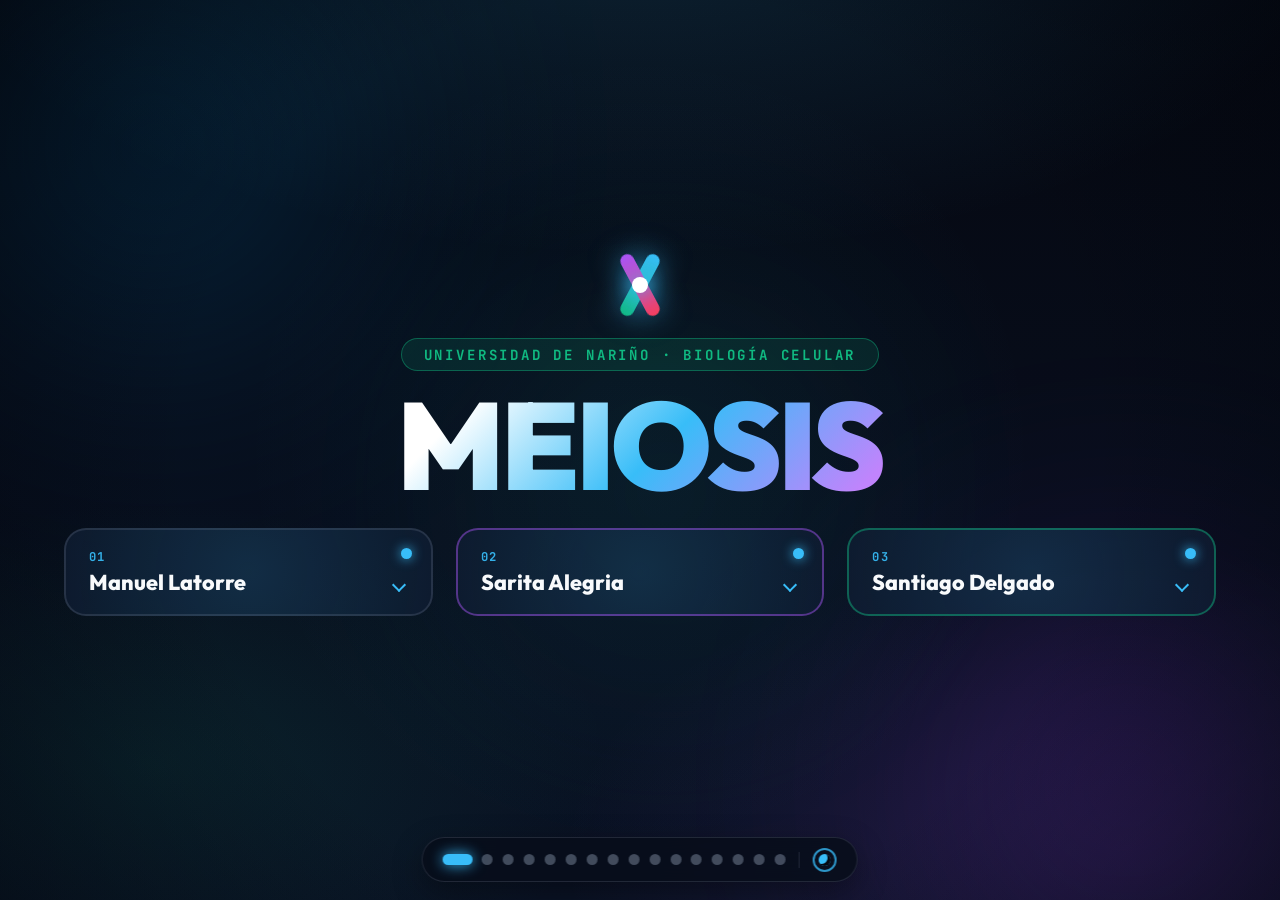
==== index.html @ da66c69f "App exposicion meiosis udenar version 1.0" ====
<!--suppress HtmlUnknownTarget -->
<!DOCTYPE html>
<html lang="es" data-theme="dark">
<head>
    <meta charset="UTF-8">
    <meta name="viewport" content="width=device-width, initial-scale=1.0">
    <title>Meiosis · Universidad de Nariño</title>
    <link rel="preconnect" href="https://fonts.googleapis.com">
    <link rel="preconnect" href="https://fonts.gstatic.com" crossorigin>
    <link href="https://fonts.googleapis.com/css2?family=JetBrains+Mono:wght@500;700&family=Outfit:wght@400;600;700;800;900&family=Plus+Jakarta+Sans:wght@400;500;600;700&display=swap" rel="stylesheet">
    <link rel="stylesheet" href="static/css/styles.css">
</head>
<body data-theme="dark">
    <!-- Lienzo -->
    <div class="ambient-canvas" aria-hidden="true">
        <div class="ambient-orb orb-cyan"></div>
        <div class="ambient-orb orb-violet"></div>
        <div class="ambient-orb orb-emerald"></div>
        <div class="ambient-halo"></div>
        <div class="ambient-vignette"></div>
    </div>

    <!-- Contenedor Principal de las 16 Diapositivas -->
    <main class="deck-viewport" id="deckViewport">

        <!-- =================================================================
             DIAPOSITIVA 1: PORTADA /SantixCode
             ================================================================= -->
        <section class="slide active" data-slide="0">
            <div class="hero-stage">
                <div class="bivalent-emblem hero-reveal" style="--stagger: 1;">
                    <div class="chromatid c-left"></div>
                    <div class="chromatid c-right"></div>
                    <div class="chiasma-node"></div>
                </div>

                <span class="institution-badge hero-reveal" style="--stagger: 2;">
                    UNIVERSIDAD DE NARIÑO · BIOLOGÍA CELULAR
                </span>

                <h1 class="hero-title hero-reveal" style="--stagger: 3;">MEIOSIS</h1>

                <div class="speakers-grid hero-reveal" style="--stagger: 4;">
                    <!-- Persona 1 -->
                    <article class="interactive-card accordion-card" tabindex="0">
                        <div class="card-top">
                            <span class="index-chip">01</span>
                            <h3>Manuel Latorre</h3>
                        </div>
                        <div class="accordion-drawer">
                            <div class="accordion-inner">
                                <div class="accordion-summary">
                                    <div class="summary-point">
                                        <h4>Generalidades e Interfase Premeiótica</h4>
                                    </div>
                                    <div class="summary-point">
                                        <h4>Arquitectura de las Subetapas de Profase I</h4>
                                    </div>
                                    <div class="summary-point">
                                        <h4>Mecanismo Molecular del Sobrecruzamiento</h4>
                                    </div>
                                </div>
                            </div>
                        </div>
                    </article>

                    <!-- Persona 2 -->
                    <article class="interactive-card accordion-card highlight-violet" tabindex="0">
                        <div class="card-top">
                            <span class="index-chip">02</span>
                            <h3>Sarita Alegria</h3>
                        </div>
                        <div class="accordion-drawer">
                            <div class="accordion-inner">
                                <div class="accordion-summary">
                                    <div class="summary-point">
                                        <h4>Segregación Reduccional en Meiosis I</h4>
                                    </div>
                                    <div class="summary-point">
                                        <h4>División Ecuacional en Meiosis II</h4>
                                    </div>
                                    <div class="summary-point">
                                        <h4>Procedimiento de Laboratorio</h4>
                                    </div>
                                </div>
                            </div>
                        </div>
                    </article>

                    <!-- Persona 3 -->
                    <article class="interactive-card accordion-card highlight-emerald" tabindex="0">
                        <div class="card-top">
                            <span class="index-chip">03</span>
                            <h3>Santiago Delgado</h3>
                        </div>
                        <div class="accordion-drawer">
                            <div class="accordion-inner">
                                <div class="accordion-summary">
                                    <div class="summary-point">
                                        <h4>Análisis Microfotográfico a 40X y 100X</h4>
                                    </div>
                                    <div class="summary-point">
                                        <h4>Discusión Teórica</h4>
                                    </div>
                                    <div class="summary-point">
                                        <h4>No Disyunción: Patau, Turner y Down</h4>
                                    </div>
                                </div>
                            </div>
                        </div>
                    </article>
                </div>
            </div>
        </section>

        <!-- =================================================================
             DIAPOSITIVA 2: INTRODUCCIÓN Y GENERALIDADES /SantixCode
             ================================================================= -->
        <section class="slide is-future" data-slide="1">
            <header class="slide-header" style="--i: 1;">
                <span class="slide-badge">02</span>
                <h2 class="slide-heading">INTRODUCCIÓN Y DIVISIÓN REDUCCIONAL</h2>
            </header>

            <div class="layout-asymmetric-2" style="--i: 2;">
                <div class="media-box">
                    <img class="lightbox-item theme-img"
                         src="static/media/img_meiosis_general_dark.jpg"
                         data-dark-src="static/media/img_meiosis_general_dark.jpg"
                         data-light-src="static/media/img_meiosis_general_light.jpg"
                         alt="Esquema general de la división meiótica">
                </div>

                <div class="vertical-stack">
                    <article class="interactive-card preview-4-3-card" data-split-pos="left">
                        <div class="card-top">
                            <span class="index-chip">FUNDAMENTO 01</span>
                            <h3>Reducción Cromosómica</h3>
                        </div>
                        <div class="media-box card-preview-box">
                            <img class="lightbox-item theme-img"
                                 src="static/media/img_reduccional_ecuacional.jpg"
                                 data-dark-src="static/media/img_reduccional_ecuacional.jpg"
                                 data-light-src="static/media/img_reduccional_ecuacional.jpg"
                                 alt="Reducción cromosómica a células haploides">
                        </div>
                        <template class="split-data-template"
                                  data-media-type="image"
                                  data-dark-src="static/media/img_reduccional_ecuacional.jpg"
                                  data-light-src="static/media/img_reduccional_ecuacional.jpg">
                            <div class="concept-item">
                                <h4>Estabilidad del Ciclo de Vida Sexual</h4>
                                <div class="concept-drawer">
                                    <div class="concept-drawer-inner">
                                        <p>La meiosis (del griego <em>reducción</em>) reduce a la mitad el número de juegos cromosómicos, pasando de diploide (2n) a haploide (n). De este modo compensa la duplicación cromosómica que ocurre en la fecundación y mantiene constante el cariotipo de la especie entre generaciones (Karp et al., 2020).</p>
                                    </div>
                                </div>
                            </div>
                            <div class="concept-item">
                                <h4>Dos Divisiones Sucesivas sin Síntesis Intermedia</h4>
                                <div class="concept-drawer">
                                    <div class="concept-drawer-inner">
                                        <p>Tras una única fase de replicación de ADN, el proceso incorpora dos divisiones nucleares y celulares consecutivas —Meiosis I (reduccional) y Meiosis II (ecuacional)— que distribuyen las cuatro cromátidas de cada par homólogo en cuatro núcleos hijos haploides (Udenar, 2017; Karp et al., 2020).</p>
                                    </div>
                                </div>
                            </div>
                        </template>
                    </article>

                    <article class="interactive-card preview-4-3-card highlight-violet" data-split-pos="right">
                        <div class="card-top">
                            <span class="index-chip">FUNDAMENTO 02</span>
                            <h3>Apareamiento y Variabilidad</h3>
                        </div>
                        <div class="media-box card-preview-box">
                            <img class="lightbox-item theme-img"
                                 src="static/media/img_sobrecruzamiento_dark.jpg"
                                 data-dark-src="static/media/img_sobrecruzamiento_dark.jpg"
                                 data-light-src="static/media/img_sobrecruzamiento_light.jpg"
                                 alt="Apareamiento de homólogos y variabilidad genética">
                        </div>
                        <template class="split-data-template"
                                  data-media-type="image"
                                  data-dark-src="static/media/img_sobrecruzamiento_dark.jpg"
                                  data-light-src="static/media/img_sobrecruzamiento_light.jpg">
                            <div class="concept-item">
                                <h4>Separación de Homólogos vs. Cromátidas Hermanas</h4>
                                <div class="concept-drawer">
                                    <div class="concept-drawer-inner">
                                        <p>En la Meiosis I los cromosomas homólogos se aparean selectivamente en Profase I para luego segregar hacia polos opuestos en Anafase I; en cambio, la Meiosis II separa equitativamente las cromátidas hermanas hacia las células finales (Udenar, 2017; Urry et al., 2024).</p>
                                    </div>
                                </div>
                            </div>
                            <div class="concept-item">
                                <h4>Doble Motor de Diversidad Genética</h4>
                                <div class="concept-drawer">
                                    <div class="concept-drawer-inner">
                                        <p>La recombinación genética (sobrecruzamiento) intercambia segmentos de ADN entre cromátidas no hermanas generando cromosomas recombinantes con nuevas combinaciones alélicas, mientras que la distribución independiente de homólogos maternos y paternos produce 2<sup>n</sup> combinaciones posibles de gametos (Karp et al., 2020; Urry et al., 2024).</p>
                                    </div>
                                </div>
                            </div>
                        </template>
                    </article>
                </div>
            </div>
        </section>

        <!-- =================================================================
             DIAPOSITIVA 3: INTERFASE PREMEIÓTICA /SantixCode
             ================================================================= -->
        <section class="slide is-future" data-slide="2">
            <header class="slide-header" style="--i: 1;">
                <span class="slide-badge">03</span>
                <h2 class="slide-heading">PRIMERA ETAPA: INTERFASE PREMEIÓTICA</h2>
            </header>

            <div class="layout-asymmetric-2" style="--i: 2;">
                <!-- Contenedor Principal para la Simulación de Interfase -->
                <div class="media-box direct-sim-box">
                    <video class="lightbox-item" src="static/media/sim_interfase.mp4" autoplay loop muted playsinline></video>
                </div>

                <!-- Tarjetas de Fase S y Célula Diploide G2 -->
                <div class="vertical-stack">
                    <article class="interactive-card preview-4-3-card" data-split-pos="left">
                        <div class="card-top">
                            <span class="index-chip">PRELUDIO MEIÓTICO · 01</span>
                            <h3>Fase S Premeiótica</h3>
                        </div>
                        <div class="media-box card-preview-box">
                            <img class="lightbox-item theme-img"
                                 src="static/media/img_replicacion_dark.jpg"
                                 data-dark-src="static/media/img_replicacion_dark.jpg"
                                 data-light-src="static/media/img_replicacion_light.jpg"
                                 alt="Fase S premeiótica">
                        </div>
                        <template class="split-data-template"
                                  data-media-type="image"
                                  data-dark-src="static/media/img_replicacion_dark.jpg"
                                  data-light-src="static/media/img_replicacion_light.jpg">
                            <div class="concept-item">
                                <h4>Síntesis Completa del ADN Previa a Meiosis I</h4>
                                <div class="concept-drawer">
                                    <div class="concept-drawer-inner">
                                        <p>Al igual que en la división mitótica, la entrada a la meiosis está precedida por una interfase que incluye la replicación íntegra del ADN cromosómico, duplicando el contenido nuclear de 2C a 4C mientras la célula conserva su condición diploide (2n) (Karp et al., 2020; Urry et al., 2024).</p>
                                    </div>
                                </div>
                            </div>
                            <div class="concept-item">
                                <h4>Duración Extendida de la Fase S Premeiótica</h4>
                                <div class="concept-drawer">
                                    <div class="concept-drawer-inner">
                                        <p>La fase S premeiótica suele prolongarse varias veces más que una fase S premitótica convencional, ya que durante ella se establecen modificaciones en la cromatina y proteínas específicas necesarias para el reconocimiento homólogo y la recombinación (Karp et al., 2020).</p>
                                    </div>
                                </div>
                            </div>
                        </template>
                    </article>

                    <article class="interactive-card preview-4-3-card highlight-emerald" data-split-pos="right">
                        <div class="card-top">
                            <span class="index-chip">PRELUDIO MEIÓTICO · 02</span>
                            <h3>Célula Diploide en G2</h3>
                        </div>
                        <div class="media-box card-preview-box">
                            <img class="lightbox-item theme-img"
                                 src="static/media/img_pares_homologos_dark.jpg"
                                 data-dark-src="static/media/img_pares_homologos_dark.jpg"
                                 data-light-src="static/media/img_pares_homologos_light.jpg"
                                 alt="Célula diploide G2 con cromátidas hermanas">
                        </div>
                        <template class="split-data-template"
                                  data-media-type="image"
                                  data-dark-src="static/media/img_pares_homologos_dark.jpg"
                                  data-light-src="static/media/img_pares_homologos_light.jpg">
                            <div class="concept-item">
                                <h4>Organización de Pares Homólogos Replicados</h4>
                                <div class="concept-drawer">
                                    <div class="concept-drawer-inner">
                                        <p>Al concluir la fase G<sub>2</sub> premeiótica, la célula diploide contiene dos juegos cromosómicos (uno materno y otro paterno) en los que cada cromosoma está constituido por dos cromátidas hermanas idénticas (Karp et al., 2020; Urry et al., 2024).</p>
                                    </div>
                                </div>
                            </div>
                            <div class="concept-item">
                                <h4>Cohesión de Cromátidas Hermanas</h4>
                                <div class="concept-drawer">
                                    <div class="concept-drawer-inner">
                                        <p>Las dos copias de cada cromosoma replicado permanecen estrechamente asociadas a lo largo de toda su longitud y en el centrómero mediante complejos proteicos de cohesina, cuya liberación escalonada regulará las dos divisiones meióticas (Karp et al., 2020; Urry et al., 2024).</p>
                                    </div>
                                </div>
                            </div>
                        </template>
                    </article>
                </div>
            </div>
        </section>

        <!-- =================================================================
             DIAPOSITIVA 4: PROFASE I PROFUNDA (LEPTOTENO Y CIGOTENO) /SantixCode
             ================================================================= -->
        <section class="slide is-future" data-slide="3">
            <header class="slide-header" style="--i: 1;">
                <span class="slide-badge">04</span>
                <h2 class="slide-heading">PROFASE I: LEPTOTENO Y CIGOTENO</h2>
            </header>

            <div class="layout-prophase-early" style="--i: 2;">
                <!-- Contenedor Gigante para la Simulación General de Profase I -->
                <div class="media-box direct-sim-box">
                    <video class="lightbox-item" src="static/media/sim_profase1.mp4" autoplay loop muted playsinline></video>
                </div>

                <!-- Subetapas Iniciales -->
                <div class="substage-stack">
                    <article class="interactive-card split-horizontal-card" data-split-pos="left">
                        <div class="media-box card-preview-box">
                            <img class="lightbox-item theme-img"
                                 src="static/media/img_leptoteno_dark.jpg"
                                 data-dark-src="static/media/img_leptoteno_dark.jpg"
                                 data-light-src="static/media/img_leptoteno_light.jpg"
                                 alt="Leptoteno y bouquet telomérico">
                        </div>
                        <div class="card-body">
                            <span class="index-chip">SUBETAPA 01</span>
                            <h3>Leptoteno</h3>
                        </div>
                        <template class="split-data-template"
                                  data-media-type="image"
                                  data-dark-src="static/media/img_leptoteno_dark.jpg"
                                  data-light-src="static/media/img_leptoteno_light.jpg">
                            <div class="concept-item">
                                <h4>Compactación Inicial e Inicio del Reconocimiento</h4>
                                <div class="concept-drawer">
                                    <div class="concept-drawer-inner">
                                        <p>Los cromosomas duplicados comienzan a condensarse y se hacen visibles al microscopio óptico como filamentos finos entrelazados cuyas dos cromátidas hermanas aún no se distinguen por separado. En esta etapa ya se inician las primeras rupturas de doble cadena en el ADN (Udenar, 2017; Karp et al., 2020).</p>
                                    </div>
                                </div>
                            </div>
                            <div class="concept-item">
                                <h4>Agrupamiento Telomérico en «Bouquet»</h4>
                                <div class="concept-drawer">
                                    <div class="concept-drawer-inner">
                                        <p>Hacia el final del leptoteno, los telómeros se anclan a la superficie interna de la envoltura nuclear y se congregan en una región polarizada del núcleo, adoptando una configuración similar a los tallos de un ramo de flores («bouquet») que impulsa el alineamiento homólogo (Karp et al., 2020).</p>
                                    </div>
                                </div>
                            </div>
                        </template>
                    </article>

                    <article class="interactive-card split-horizontal-card highlight-violet" data-split-pos="right">
                        <div class="media-box card-preview-box">
                            <img class="lightbox-item theme-img"
                                 src="static/media/img_cigoteno_dark.jpg"
                                 data-dark-src="static/media/img_cigoteno_dark.jpg"
                                 data-light-src="static/media/img_cigoteno_light.jpg"
                                 alt="Cigoteno y complejo sinaptonemal">
                        </div>
                        <div class="card-body">
                            <span class="index-chip">SUBETAPA 02</span>
                            <h3>Cigoteno</h3>
                        </div>
                        <template class="split-data-template"
                                  data-media-type="image"
                                  data-dark-src="static/media/img_cigoteno_dark.jpg"
                                  data-light-src="static/media/img_cigoteno_light.jpg">
                            <div class="concept-item">
                                <h4>Sinapsis y Constitución del Bivalente (Tétrada)</h4>
                                <div class="concept-drawer">
                                    <div class="concept-drawer-inner">
                                        <p>Los cromosomas homólogos se aparean estrechamente gen a gen a lo largo de toda su longitud mediante el proceso de sinapsis. Cada par de homólogos sinapsados conforma un bivalente o tétrada integrada por cuatro cromátidas (Udenar, 2017; Karp et al., 2020).</p>
                                    </div>
                                </div>
                            </div>
                            <div class="concept-item">
                                <h4>Complejo Sinaptonemal en Escalera con Cohesina</h4>
                                <div class="concept-drawer">
                                    <div class="concept-drawer-inner">
                                        <p>La sinapsis va acompañada del ensamblaje del complejo sinaptonemal: un andamiaje proteico en forma de escalera cuyos filamentos transversales conectan dos elementos laterales compuestos principalmente por cohesina, desde los cuales se proyectan los bucles de cromatina de las cromátidas hermanas (Karp et al., 2020).</p>
                                    </div>
                                </div>
                            </div>
                        </template>
                    </article>
                </div>
            </div>
        </section>

        <!-- =================================================================
             DIAPOSITIVA 5: PAQUITENO, DIPLOTENO Y DIACINESIS /SantixCode
             ================================================================= -->
        <section class="slide is-future" data-slide="4">
            <header class="slide-header" style="--i: 1;">
                <span class="slide-badge">05</span>
                <h2 class="slide-heading">PAQUITENO, DIPLOTENO Y DIACINESIS</h2>
            </header>

            <div class="layout-triptych-molecular" style="--i: 2;">
                <!-- Paquiteno y Sobrecruzamiento -->
                <article class="interactive-card highlight-emerald" data-split-pos="left">
                    <div class="card-top">
                        <span class="index-chip">SUBETAPA 03</span>
                        <h3>Paquiteno</h3>
                    </div>
                    <div class="media-box card-preview-box">
                        <img class="lightbox-item theme-img"
                             src="static/media/img_paquiteno_dark.jpg"
                             data-dark-src="static/media/img_paquiteno_dark.jpg"
                             data-light-src="static/media/img_paquiteno_light.jpg"
                             alt="Paquiteno, Spo11 y Uniones de Holliday">
                    </div>
                    <template class="split-data-template"
                              data-media-type="video"
                              data-sim-src="static/media/sim_sobrecruzamiento.mp4">
                        <div class="concept-item">
                            <h4>Nódulos de Recombinación en el Bivalente</h4>
                            <div class="concept-drawer">
                                <div class="concept-drawer-inner">
                                    <p>El inicio del paquiteno queda marcado por un complejo sinaptonemal completamente formado que mantiene unidos a los bivalentes cortos y gruesos. En su centro se localizan cuerpos electrodensos de ~100 nm llamados nódulos de recombinación, que albergan la maquinaria enzimática del sobrecruzamiento (Udenar, 2017; Karp et al., 2020).</p>
                                </div>
                            </div>
                        </div>
                        <div class="concept-item">
                            <h4>Rupturas de Doble Cadena por Spo11 y Resección</h4>
                            <div class="concept-drawer">
                                <div class="concept-drawer-inner">
                                    <p>Molecularmente, la enzima Spo11 introduce rupturas de doble cadena (DSB) en uno de los dúplex de ADN alineados; a continuación, una exonucleasa 5' → 3' amplía la brecha (resección) generando colas de cadena sencilla con extremos 3' OH expuestos (Karp et al., 2020).</p>
                                </div>
                            </div>
                        </div>
                        <div class="concept-item">
                            <h4>Invasión de Cadenas (Rad51) y Uniones de Holliday</h4>
                            <div class="concept-drawer">
                                <div class="concept-drawer-inner">
                                    <p>Mediante recombinasas como Rad51 (homóloga eucariota de RecA), una cola 3' invade el dúplex de una cromátida no hermana. Tras la síntesis reparadora de ADN y ligación se forma un heterodúplex unido covalentemente por dos cruces denominados uniones de Holliday, cuya migración de ramificación y posterior escisión asimétrica genera el sobrecruzamiento (Karp et al., 2020).</p>
                                </div>
                            </div>
                        </div>
                    </template>
                </article>

                <!-- Diploteno -->
                <article class="interactive-card" data-split-pos="right">
                    <div class="card-top">
                        <span class="index-chip">SUBETAPA 04</span>
                        <h3>Diploteno</h3>
                    </div>
                    <div class="media-box card-preview-box">
                        <img class="lightbox-item theme-img"
                             src="static/media/img_diploteno_dark.jpg"
                             data-dark-src="static/media/img_diploteno_dark.jpg"
                             data-light-src="static/media/img_diploteno_light.jpg"
                             alt="Diploteno y quiasmas">
                    </div>
                    <template class="split-data-template"
                              data-media-type="image"
                              data-dark-src="static/media/img_diploteno_dark.jpg"
                              data-light-src="static/media/img_diploteno_light.jpg">
                        <div class="concept-item">
                            <h4>Disolución del Complejo Sinaptonemal</h4>
                            <div class="concept-drawer">
                                <div class="concept-drawer-inner">
                                    <p>El inicio del diploteno se reconoce por la disolución del complejo sinaptonemal, lo que permite que los cromosomas homólogos del bivalente tiendan a separarse parcialmente entre sí a nivel del centrómero mientras continúa su condensación (Udenar, 2017; Karp et al., 2020).</p>
                                </div>
                            </div>
                        </div>
                        <div class="concept-item">
                            <h4>Retención por Quiasmas y Cohesión de Brazos</h4>
                            <div class="concept-drawer">
                                <div class="concept-drawer-inner">
                                    <p>Los homólogos permanecen unidos en puntos específicos con forma de X denominados quiasmas, que representan la manifestación citogenética visible de los sobrecruzamientos previos y se estabilizan gracias a la cohesión entre cromátidas hermanas en los brazos adyacentes (Udenar, 2017; Karp et al., 2020; Urry et al., 2024).</p>
                                </div>
                            </div>
                        </div>
                    </template>
                </article>

                <!-- Diacinesis -->
                <article class="interactive-card highlight-rose" data-split-pos="left">
                    <div class="card-top">
                        <span class="index-chip">SUBETAPA 05</span>
                        <h3>Diacinesis</h3>
                    </div>
                    <div class="media-box card-preview-box">
                        <img class="lightbox-item theme-img"
                             src="static/media/img_diacinesis_dark.jpg"
                             data-dark-src="static/media/img_diacinesis_dark.jpg"
                             data-light-src="static/media/img_diacinesis_light.jpg"
                             alt="Diacinesis">
                    </div>
                    <template class="split-data-template"
                              data-media-type="image"
                              data-dark-src="static/media/img_diacinesis_dark.jpg"
                              data-light-src="static/media/img_diacinesis_light.jpg">
                        <div class="concept-item">
                            <h4>Compactación Pronunciada de los Bivalentes</h4>
                            <div class="concept-drawer">
                                <div class="concept-drawer-inner">
                                    <p>Los bivalentes se recompactan hasta alcanzar un nivel muy alto de condensación, observándose como cuerpos gruesos en los que los centrómeros de cada par de homólogos inician su orientación hacia polos celulares opuestos (Udenar, 2017; Karp et al., 2020).</p>
                                </div>
                            </div>
                        </div>
                        <div class="concept-item">
                            <h4>Ensamblaje del Huso y Desorganización Nuclear</h4>
                            <div class="concept-drawer">
                                <div class="concept-drawer-inner">
                                    <p>La etapa final de la Profase I concluye con el ensamblaje del huso meiótico, la desaparición de los nucléolos, la desorganización de la envoltura nuclear y el desplazamiento de las tétradas hacia la placa metafásica (Udenar, 2017; Karp et al., 2020).</p>
                                </div>
                            </div>
                        </div>
                    </template>
                </article>
            </div>
        </section>

        <!-- =================================================================
             DIAPOSITIVA 6: CONTINUACIÓN DE MEIOSIS I /SantixCode
             ================================================================= -->
        <section class="slide is-future" data-slide="5">
            <header class="slide-header" style="--i: 1;">
                <span class="slide-badge">06</span>
                <h2 class="slide-heading">CONTINUACIÓN DE MEIOSIS I</h2>
            </header>

            <div class="layout-three-videos" style="--i: 2;">
                <!-- Metafase I -->
                <article class="interactive-card" data-split-pos="left">
                    <div class="card-top">
                        <span class="index-chip">MEIOSIS I · ETAPA 02</span>
                        <h3>Metafase I</h3>
                    </div>
                    <div class="media-box card-preview-box">
                        <img class="lightbox-item theme-img"
                             src="static/media/img_metafase1_dark.jpg"
                             data-dark-src="static/media/img_metafase1_dark.jpg"
                             data-light-src="static/media/img_metafase1_light.jpg"
                             alt="Metafase I">
                    </div>
                    <template class="split-data-template"
                              data-media-type="video"
                              data-sim-src="static/media/sim_metafase1.mp4">
                        <div class="concept-item">
                            <h4>Disposición de Parejas Homólogas en el Ecuador</h4>
                            <div class="concept-drawer">
                                <div class="concept-drawer-inner">
                                    <p>Con su máximo grado de condensación, sobre la placa metafásica se alinean parejas de cromosomas homólogos apareados (n bivalentes) sujetos por al menos un quiasma, a diferencia de los 2n cromosomas individuales de la metafase mitótica (Udenar, 2017; Karp et al., 2020).</p>
                                </div>
                            </div>
                        </div>
                        <div class="concept-item">
                            <h4>Co-orientación de Cinetocoros y Azar Parental</h4>
                            <div class="concept-drawer">
                                <div class="concept-drawer-inner">
                                    <p>Los dos cinetocoros de las cromátidas hermanas de cada homólogo se disponen lado a lado orientados hacia el mismo polo, mientras los homólogos paterno y materno se conectan a microtúbulos de polos opuestos con una orientación completamente aleatoria en cada bivalente (Karp et al., 2020; Urry et al., 2024).</p>
                                </div>
                            </div>
                        </div>
                    </template>
                </article>

                <!-- Anafase I -->
                <article class="interactive-card highlight-violet" data-split-pos="right">
                    <div class="card-top">
                        <span class="index-chip">MEIOSIS I · ETAPA 03</span>
                        <h3>Anafase I</h3>
                    </div>
                    <div class="media-box card-preview-box">
                        <img class="lightbox-item theme-img"
                             src="static/media/img_anafase1_dark.jpg"
                             data-dark-src="static/media/img_anafase1_dark.jpg"
                             data-light-src="static/media/img_anafase1_light.jpg"
                             alt="Anafase I">
                    </div>
                    <template class="split-data-template"
                              data-media-type="video"
                              data-sim-src="static/media/sim_anafase1.mp4">
                        <div class="concept-item">
                            <h4>Disolución de Quiasmas y Segregación Independiente</h4>
                            <div class="concept-drawer">
                                <div class="concept-drawer-inner">
                                    <p>La escisión proteolítica de las moléculas de cohesina a lo largo de los brazos de las cromátidas libera los quiasmas y permite que los dos cromosomas homólogos de cada bivalente migren hacia polos opuestos, constituyendo la base citológica de la ley de segregación independiente de Mendel (Karp et al., 2020; Urry et al., 2024).</p>
                                </div>
                            </div>
                        </div>
                        <div class="concept-item">
                            <h4>Protección del Centrómero y Reducción a n</h4>
                            <div class="concept-drawer">
                                <div class="concept-drawer-inner">
                                    <p>La cohesina localizada en el centrómero queda protegida frente a la proteólisis; gracias a ello, las dos cromátidas hermanas permanecen firmemente unidas y se desplazan juntas hacia el mismo polo, reduciendo el número cromosómico a n cromosomas duplicados en cada polo celular (Udenar, 2017; Karp et al., 2020).</p>
                                </div>
                            </div>
                        </div>
                    </template>
                </article>

                <!-- Telofase I -->
                <article class="interactive-card highlight-emerald" data-split-pos="left">
                    <div class="card-top">
                        <span class="index-chip">MEIOSIS I · ETAPA 04</span>
                        <h3>Telofase I</h3>
                    </div>
                    <div class="media-box card-preview-box">
                        <img class="lightbox-item theme-img"
                             src="static/media/img_telofase1_dark.jpg"
                             data-dark-src="static/media/img_telofase1_dark.jpg"
                             data-light-src="static/media/img_telofase1_light.jpg"
                             alt="Telofase I">
                    </div>
                    <template class="split-data-template"
                              data-media-type="video"
                              data-sim-src="static/media/sim_telofase1.mp4">
                        <div class="concept-item">
                            <h4>Reorganización Nuclear en Ambos Polos</h4>
                            <div class="concept-drawer">
                                <div class="concept-drawer-inner">
                                    <p>Finalizada la migración anafásica de los homólogos, cada polo celular agrupa un conjunto haploide (n) de cromosomas replicados; éstos experimentan cierta descondensación y reaparecen los nucléolos y la envoltura nuclear (Udenar, 2017; Karp et al., 2020).</p>
                                </div>
                            </div>
                        </div>
                        <div class="concept-item">
                            <h4>Citocinesis I y Células Hijas con Cantidad 2C</h4>
                            <div class="concept-drawer">
                                <div class="concept-drawer-inner">
                                    <p>La citocinesis (mediada en plantas por el fragmoplasto y la formación de la placa celular) origina dos células hijas haploides (n) que poseen una cantidad 2C de ADN nuclear, dado que cada cromosoma aún consta de dos cromátidas hermanas con regiones recombinadas (Udenar, 2017; Karp et al., 2020; Urry et al., 2024).</p>
                                </div>
                            </div>
                        </div>
                    </template>
                </article>
            </div>
        </section>

        <!-- =================================================================
             DIAPOSITIVA 7: MEIOSIS II /SantixCode
             ================================================================= -->
        <section class="slide is-future" data-slide="6">
            <header class="slide-header" style="--i: 1;">
                <span class="slide-badge">07</span>
                <h2 class="slide-heading">MEIOSIS II E INTERCINESIS</h2>
            </header>

            <div class="layout-quad-matrix" style="--i: 2;">
                <!-- Profase II -->
                <article class="interactive-card split-horizontal-card" data-split-pos="left">
                    <div class="media-box card-preview-box">
                        <img class="lightbox-item theme-img"
                             src="static/media/img_profase2_dark.jpg"
                             data-dark-src="static/media/img_profase2_dark.jpg"
                             data-light-src="static/media/img_profase2_light.jpg"
                             alt="Profase II">
                    </div>
                    <div class="card-body">
                        <span class="index-chip">MEIOSIS II · ETAPA 01</span>
                        <h3>Profase II</h3>
                    </div>
                    <template class="split-data-template"
                              data-media-type="video"
                              data-sim-src="static/media/sim_profase2.mp4">
                        <div class="concept-item">
                            <h4>Intercinesis sin Replicación del ADN</h4>
                            <div class="concept-drawer">
                                <div class="concept-drawer-inner">
                                    <p>La etapa transitoria entre Meiosis I y Meiosis II se denomina intercinesis; en ella no ocurre síntesis de ADN porque los n cromosomas ya están replicados y poseen dos cromátidas desde la interfase premeiótica (Udenar, 2017; Karp et al., 2020).</p>
                                </div>
                            </div>
                        </div>
                        <div class="concept-item">
                            <h4>Morfología en Aspa y Recompactación</h4>
                            <div class="concept-drawer">
                                <div class="concept-drawer-inner">
                                    <p>Es una fase breve y mucho más simple que la Profase I: si la envoltura nuclear se había reconstruido, vuelve a romperse, se organiza un nuevo huso y aparecen n cromosomas con ambas cromátidas divergentes unidas solo por su centrómero, mostrando aspecto de aspa (Udenar, 2017; Karp et al., 2020).</p>
                                </div>
                            </div>
                        </div>
                    </template>
                </article>

                <!-- Metafase II -->
                <article class="interactive-card split-horizontal-card highlight-violet" data-split-pos="right">
                    <div class="media-box card-preview-box">
                        <img class="lightbox-item theme-img"
                             src="static/media/img_metafase2_dark.jpg"
                             data-dark-src="static/media/img_metafase2_dark.jpg"
                             data-light-src="static/media/img_metafase2_light.jpg"
                             alt="Metafase II">
                    </div>
                    <div class="card-body">
                        <span class="index-chip">MEIOSIS II · ETAPA 02</span>
                        <h3>Metafase II</h3>
                    </div>
                    <template class="split-data-template"
                              data-media-type="video"
                              data-sim-src="static/media/sim_metafase2.mp4">
                        <div class="concept-item">
                            <h4>Alineación Ecuatorial de n Cromosomas</h4>
                            <div class="concept-drawer">
                                <div class="concept-drawer-inner">
                                    <p>Los n cromosomas se disponen individualmente en la placa metafásica de forma semejante a una mitosis; sin embargo, debido al sobrecruzamiento ocurrido en Profase I, las dos cromátidas hermanas de cada cromosoma ya no son genéticamente idénticas (Udenar, 2017; Urry et al., 2024).</p>
                                </div>
                            </div>
                        </div>
                        <div class="concept-item">
                            <h4>Cinetocoros Hermanos hacia Polos Opuestos</h4>
                            <div class="concept-drawer">
                                <div class="concept-drawer-inner">
                                    <p>A diferencia de la Metafase I, los cinetocoros de las cromátidas hermanas ahora se sitúan en lados opuestos del cromosoma y quedan unidos a fibras cromosómicas del huso que provienen de polos contrarios (Karp et al., 2020).</p>
                                </div>
                            </div>
                        </div>
                    </template>
                </article>

                <!-- Anafase II -->
                <article class="interactive-card split-horizontal-card highlight-emerald" data-split-pos="left">
                    <div class="media-box card-preview-box">
                        <img class="lightbox-item theme-img"
                             src="static/media/img_anafase2_dark.jpg"
                             data-dark-src="static/media/img_anafase2_dark.jpg"
                             data-light-src="static/media/img_anafase2_light.jpg"
                             alt="Anafase II">
                    </div>
                    <div class="card-body">
                        <span class="index-chip">MEIOSIS II · ETAPA 03</span>
                        <h3>Anafase II</h3>
                    </div>
                    <template class="split-data-template"
                              data-media-type="video"
                              data-sim-src="static/media/sim_anafase2.mp4">
                        <div class="concept-item">
                            <h4>Escisión de la Cohesina Centromérica</h4>
                            <div class="concept-drawer">
                                <div class="concept-drawer-inner">
                                    <p>La degradación proteolítica de la cohesina que permanecía en el centrómero permite la escisión sincrónica de los centrómeros que mantenían unidas a las cromátidas hermanas (Udenar, 2017; Karp et al., 2020).</p>
                                </div>
                            </div>
                        </div>
                        <div class="concept-item">
                            <h4>Separación Ecuacional hacia Polos Opuestos</h4>
                            <div class="concept-drawer">
                                <div class="concept-drawer-inner">
                                    <p>Las cromátidas hermanas —convertidas ya en cromosomas individuales no duplicados— segregan hacia polos opuestos; en cada polo celular se observan n cromosomas constituidos por una sola cromátida (Udenar, 2017; Urry et al., 2024).</p>
                                </div>
                            </div>
                        </div>
                    </template>
                </article>

                <!-- Telofase II -->
                <article class="interactive-card split-horizontal-card highlight-rose" data-split-pos="right">
                    <div class="media-box card-preview-box">
                        <img class="lightbox-item theme-img"
                             src="static/media/img_telofase2_dark.jpg"
                             data-dark-src="static/media/img_telofase2_dark.jpg"
                             data-light-src="static/media/img_telofase2_light.jpg"
                             alt="Telofase II">
                    </div>
                    <div class="card-body">
                        <span class="index-chip">MEIOSIS II · ETAPA 04</span>
                        <h3>Telofase II</h3>
                    </div>
                    <template class="split-data-template"
                              data-media-type="video"
                              data-sim-src="static/media/sim_telofase2.mp4">
                        <div class="concept-item">
                            <h4>Descondensación y Reaparición Nuclear</h4>
                            <div class="concept-drawer">
                                <div class="concept-drawer-inner">
                                    <p>Concluye la migración polar de los n cromosomas de una sola cromátida, los cuales comienzan a descondensarse mientras se reorganizan nuevamente el nucléolo y la envoltura nuclear alrededor de cada grupo cromosómico (Udenar, 2017; Karp et al., 2020).</p>
                                </div>
                            </div>
                        </div>
                        <div class="concept-item">
                            <h4>Cuatro Células Haploides Genéticamente Distintas</h4>
                            <div class="concept-drawer">
                                <div class="concept-drawer-inner">
                                    <p>Tras la citocinesis se obtienen como producto final cuatro células haploides con n cromosomas no duplicados (cantidad 1C de ADN nuclear), genéticamente diferentes entre sí y respecto a la célula diploide original (Udenar, 2017; Karp et al., 2020; Urry et al., 2024).</p>
                                </div>
                            </div>
                        </div>
                    </template>
                </article>
            </div>
        </section>

        <!-- =================================================================
             DIAPOSITIVA 8: PROCEDIMIENTO DE LABORATORIO /SantixCode
             ================================================================= -->
        <section class="slide is-future" data-slide="7">
            <header class="slide-header" style="--i: 1;">
                <span class="slide-badge">08</span>
                <h2 class="slide-heading">PROCEDIMIENTO DE LABORATORIO</h2>
            </header>

            <div class="layout-protocol-steps" style="--i: 2;">
                <!-- Paso 1 -->
                <article class="interactive-card protocol-card" data-split-pos="left">
                    <span class="step-pill">PASO 01 · FIJACIÓN 3:1</span>
                    <div class="media-box card-preview-box">
                        <img class="lightbox-item theme-img"
                             src="static/media/img_fijacion.jpg"
                             data-dark-src="static/media/img_fijacion.jpg"
                             data-light-src="static/media/img_fijacion.jpg"
                             alt="Anteras de agapanto o astromelia y fijación 3:1">
                    </div>
                    <div class="card-top">
                        <h3>Agapanto o Astromelia</h3>
                    </div>
                    <template class="split-data-template"
                              data-media-type="image"
                              data-dark-src="static/media/img_fijacion.jpg"
                              data-light-src="static/media/img_fijacion.jpg">
                        <div class="concept-item">
                            <h4>Selección de Anteras Jóvenes</h4>
                            <div class="concept-drawer">
                                <div class="concept-drawer-inner">
                                    <p>Se emplean flores de agapanto (<em>Agapanthus</em>) o bulbos/botones florales de astromelia (<em>Alstroemeria aurantiaca</em> D. Don), seleccionando con hojas de bisturí y agujas de disección las anteras más jóvenes (de color blanco), donde ocurre activamente la microesporogénesis (Udenar, 2017).</p>
                                </div>
                            </div>
                        </div>
                        <div class="concept-item">
                            <h4>Fijación en Solución 3:1 durante 48 Horas</h4>
                            <div class="concept-drawer">
                                <div class="concept-drawer-inner">
                                    <p>Las anteras se sumergen en solución fijadora compuesta por etanol absoluto y ácido acético glacial en proporción 3:1 durante 48 horas previas a la práctica, deteniendo las divisiones celulares y preservando intacta la morfología cromosómica (Udenar, 2017).</p>
                                </div>
                            </div>
                        </div>
                    </template>
                </article>

                <!-- Paso 2 -->
                <article class="interactive-card protocol-card highlight-rose" data-split-pos="right">
                    <span class="step-pill">PASO 02 · CRISOL A 60 °C</span>
                    <div class="media-box card-preview-box">
                        <img class="lightbox-item theme-img"
                             src="static/media/img_crisol_orceina_60c.jpg"
                             data-dark-src="static/media/img_crisol_orceina_60c.jpg"
                             data-light-src="static/media/img_crisol_orceina_60c.jpg"
                             alt="Orceína acética en crisol a 60 °C">
                    </div>
                    <div class="card-top">
                        <h3>Orceína Acética a 60 °C</h3>
                    </div>
                    <template class="split-data-template"
                              data-media-type="image"
                              data-dark-src="static/media/img_crisol_orceina_60c.jpg"
                              data-light-src="static/media/img_crisol_orceina_60c.jpg">
                        <div class="concept-item">
                            <h4>Calentamiento en Crisol hasta Observar Vapores</h4>
                            <div class="concept-drawer">
                                <div class="concept-drawer-inner">
                                    <p>Las anteras blancas seleccionadas se colocan en un crisol o cápsula de vidrio con unas gotas de orceína acética y se calientan con mechero a 60 °C hasta observar el desprendimiento de vapores, favoreciendo la maceración ácida de la laminilla media y la tinción selectiva de la cromatina (Udenar, 2017).</p>
                                </div>
                            </div>
                        </div>
                        <div class="concept-item">
                            <h4>Ciclos de Enfriamiento y Bioseguridad</h4>
                            <div class="concept-drawer">
                                <div class="concept-drawer-inner">
                                    <p>Se deja enfriar la preparación entre 5 y 10 minutos y se repite el calentamiento 3 veces más; durante todo el procedimiento es obligatorio utilizar guantes quirúrgicos y tapabocas debido a la peligrosidad y toxicidad de los vapores de orceína (Udenar, 2017).</p>
                                </div>
                            </div>
                        </div>
                    </template>
                </article>

                <!-- Paso 3 -->
                <article class="interactive-card protocol-card highlight-emerald" data-split-pos="left">
                    <span class="step-pill">PASO 03 · SQUASH Y 40X</span>
                    <div class="media-box card-preview-box">
                        <img class="lightbox-item theme-img"
                             src="static/media/img_squash.jpg"
                             data-dark-src="static/media/img_squash.jpg"
                             data-light-src="static/media/img_squash.jpg"
                             alt="Montaje por squash y observación a 40X">
                    </div>
                    <div class="card-top">
                        <h3>Montaje Squash y 40X</h3>
                    </div>
                    <template class="split-data-template"
                              data-media-type="image"
                              data-dark-src="static/media/img_squash.jpg"
                              data-light-src="static/media/img_squash.jpg">
                        <div class="concept-item">
                            <h4>Técnica de Aplastamiento (Squash)</h4>
                            <div class="concept-drawer">
                                <div class="concept-drawer-inner">
                                    <p>Se deposita la muestra teñida sobre un portaobjetos y, con ayuda del cubreobjetos, se ejerce presión vertical firme cuidando que no se corra la laminilla para dispersar las microesporas en un solo plano focal (Udenar, 2017).</p>
                                </div>
                            </div>
                        </div>
                        <div class="concept-item">
                            <h4>Ubicación de Microesporas y Enfoque a 40X</h4>
                            <div class="concept-drawer">
                                <div class="concept-drawer-inner">
                                    <p>Se examina inicialmente la preparación en el microscopio óptico con el objetivo de menor aumento para ubicar las zonas con figuras meióticas y posteriormente se cambia al objetivo de 40X (400X totales) para diferenciar e ilustrar cada fase (Udenar, 2017).</p>
                                </div>
                            </div>
                        </div>
                    </template>
                </article>
            </div>
        </section>

        <!-- =================================================================
             DIAPOSITIVA 9: RESULTADOS I - PROFASE I A 100X /SantixCode
             ================================================================= -->
        <section class="slide is-future" data-slide="8">
            <header class="slide-header" style="--i: 1;">
                <span class="slide-badge">09</span>
                <h2 class="slide-heading">RESULTADOS I: MICROFOTOGRAFÍAS DE PROFASE I A 100X</h2>
            </header>

            <div class="layout-bento-results" style="--i: 2;">
                <article class="interactive-card visual-only-card">
                    <div class="card-top">
                        <span class="index-chip">OBSERVACIÓN ÓPTICA A 1000X (OBJETIVO 100X)</span>
                        <h3>Secuencia Inicial de Profase I</h3>
                    </div>
                    <div class="media-box">
                        <img class="lightbox-item theme-img"
                             src="static/media/img_muestra1_100x.jpg"
                             data-dark-src="static/media/img_muestra1_100x.jpg"
                             data-light-src="static/media/img_muestra1_100x.jpg"
                             alt="Campo microfotográfico de Profase I a 100X">
                    </div>
                </article>

                <div class="bento-right-column">
                    <article class="interactive-card split-horizontal-card compact-card visual-only-card">
                        <div class="media-box">
                            <img class="lightbox-item theme-img"
                                 src="static/media/img_leptoteno_100x.jpg"
                                 data-dark-src="static/media/img_leptoteno_100x.jpg"
                                 data-light-src="static/media/img_leptoteno_100x.jpg"
                                 alt="Microfotografía de Leptoteno a 100X">
                        </div>
                        <div class="card-body">
                            <span class="index-chip">PROFASE I · 100X</span>
                            <h3>Leptoteno</h3>
                        </div>
                    </article>

                    <article class="interactive-card split-horizontal-card compact-card highlight-violet visual-only-card">
                        <div class="media-box">
                            <img class="lightbox-item theme-img"
                                 src="static/media/img_cigoteno_100x.jpg"
                                 data-dark-src="static/media/img_cigoteno_100x.jpg"
                                 data-light-src="static/media/img_cigoteno_100x.jpg"
                                 alt="Microfotografía de Cigoteno a 100X">
                        </div>
                        <div class="card-body">
                            <span class="index-chip">PROFASE I · 100X</span>
                            <h3>Cigoteno</h3>
                        </div>
                    </article>

                    <article class="interactive-card split-horizontal-card compact-card highlight-emerald visual-only-card">
                        <div class="media-box">
                            <img class="lightbox-item theme-img"
                                 src="static/media/img_paquiteno_100x.jpg"
                                 data-dark-src="static/media/img_paquiteno_100x.jpg"
                                 data-light-src="static/media/img_paquiteno_100x.jpg"
                                 alt="Microfotografía de Paquiteno a 100X">
                        </div>
                        <div class="card-body">
                            <span class="index-chip">PROFASE I · 100X</span>
                            <h3>Paquiteno</h3>
                        </div>
                    </article>
                </div>
            </div>
        </section>

        <!-- =================================================================
             DIAPOSITIVA 10: RESULTADOS II - PROFASE I Y METAFASE I A 100X /SantixCode
             ================================================================= -->
        <section class="slide is-future" data-slide="9">
            <header class="slide-header" style="--i: 1;">
                <span class="slide-badge">10</span>
                <h2 class="slide-heading">RESULTADOS II: MICROFOTOGRAFÍAS DE MEIOSIS I A 100X</h2>
            </header>

            <div class="layout-bento-results" style="--i: 2;">
                <article class="interactive-card visual-only-card">
                    <div class="card-top">
                        <span class="index-chip">OBSERVACIÓN ÓPTICA A 1000X (OBJETIVO 100X)</span>
                        <h3>Secuencia Profase I — Metafase I</h3>
                    </div>
                    <div class="media-box">
                        <img class="lightbox-item theme-img"
                             src="static/media/img_muestra2_100x.jpg"
                             data-dark-src="static/media/img_muestra2_100x.jpg"
                             data-light-src="static/media/img_muestra2_100x.jpg"
                             alt="Campo microfotográfico general a 100X">
                    </div>
                </article>

                <div class="bento-right-column">
                    <article class="interactive-card split-horizontal-card compact-card visual-only-card">
                        <div class="media-box">
                            <img class="lightbox-item theme-img"
                                 src="static/media/img_diploteno_100x.jpg"
                                 data-dark-src="static/media/img_diploteno_100x.jpg"
                                 data-light-src="static/media/img_diploteno_100x.jpg"
                                 alt="Microfotografía de Diploteno a 100X">
                        </div>
                        <div class="card-body">
                            <span class="index-chip">PROFASE I · 100X</span>
                            <h3>Diploteno</h3>
                        </div>
                    </article>

                    <article class="interactive-card split-horizontal-card compact-card highlight-violet visual-only-card">
                        <div class="media-box">
                            <img class="lightbox-item theme-img"
                                 src="static/media/img_diacinesis_100x.jpg"
                                 data-dark-src="static/media/img_diacinesis_100x.jpg"
                                 data-light-src="static/media/img_diacinesis_100x.jpg"
                                 alt="Microfotografía de Diacinesis a 100X">
                        </div>
                        <div class="card-body">
                            <span class="index-chip">PROFASE I · 100X</span>
                            <h3>Diacinesis</h3>
                        </div>
                    </article>

                    <article class="interactive-card split-horizontal-card compact-card highlight-emerald visual-only-card">
                        <div class="media-box">
                            <img class="lightbox-item theme-img"
                                 src="static/media/img_metafase1_100x.jpg"
                                 data-dark-src="static/media/img_metafase1_100x.jpg"
                                 data-light-src="static/media/img_metafase1_100x.jpg"
                                 alt="Microfotografía de Metafase I a 100X">
                        </div>
                        <div class="card-body">
                            <span class="index-chip">MEIOSIS I · 100X</span>
                            <h3>Metafase I</h3>
                        </div>
                    </article>
                </div>
            </div>
        </section>

        <!-- =================================================================
             DIAPOSITIVA 11: RESULTADOS III - MEIOSIS I A 40X /SantixCode
             ================================================================= -->
        <section class="slide is-future" data-slide="10">
            <header class="slide-header" style="--i: 1;">
                <span class="slide-badge">11</span>
                <h2 class="slide-heading">RESULTADOS III: MICROFOTOGRAFÍAS DE MEIOSIS I A 40X</h2>
            </header>

            <div class="layout-bento-results" style="--i: 2;">
                <article class="interactive-card visual-only-card">
                    <div class="card-top">
                        <span class="index-chip">OBSERVACIÓN ÓPTICA A 400X (OBJETIVO 40X)</span>
                        <h3>Transición de Profase I a Metafase I</h3>
                    </div>
                    <div class="media-box">
                        <img class="lightbox-item theme-img"
                             src="static/media/img_muestra3_40x.jpg"
                             data-dark-src="static/media/img_muestra3_40x.jpg"
                             data-light-src="static/media/img_muestra3_40x.jpg"
                             alt="Campo microfotográfico de Meiosis I a 40X">
                    </div>
                </article>

                <div class="bento-right-column">
                    <article class="interactive-card split-horizontal-card compact-card visual-only-card">
                        <div class="media-box">
                            <img class="lightbox-item theme-img"
                                 src="static/media/img_cigoteno_40x.jpg"
                                 data-dark-src="static/media/img_cigoteno_40x.jpg"
                                 data-light-src="static/media/img_cigoteno_40x.jpg"
                                 alt="Cigoteno a 40X">
                        </div>
                        <div class="card-body">
                            <span class="index-chip">PROFASE I · 40X</span>
                            <h3>Cigoteno</h3>
                        </div>
                    </article>

                    <article class="interactive-card split-horizontal-card compact-card highlight-violet visual-only-card">
                        <div class="media-box">
                            <img class="lightbox-item theme-img"
                                 src="static/media/img_diacinesis_40x.jpg"
                                 data-dark-src="static/media/img_diacinesis_40x.jpg"
                                 data-light-src="static/media/img_diacinesis_40x.jpg"
                                 alt="Diacinesis a 40X">
                        </div>
                        <div class="card-body">
                            <span class="index-chip">PROFASE I · 40X</span>
                            <h3>Diacinesis</h3>
                        </div>
                    </article>

                    <article class="interactive-card split-horizontal-card compact-card highlight-emerald visual-only-card">
                        <div class="media-box">
                            <img class="lightbox-item theme-img"
                                 src="static/media/img_metafase1_40x.jpg"
                                 data-dark-src="static/media/img_metafase1_40x.jpg"
                                 data-light-src="static/media/img_metafase1_40x.jpg"
                                 alt="Metafase I a 40X">
                        </div>
                        <div class="card-body">
                            <span class="index-chip">MEIOSIS I · 40X</span>
                            <h3>Metafase I</h3>
                        </div>
                    </article>
                </div>
            </div>
        </section>

        <!-- =================================================================
             DIAPOSITIVA 12: RESULTADOS IV - PROFASE I TARDÍA A 40X SantixCode
             ================================================================= -->
        <section class="slide is-future" data-slide="11">
            <header class="slide-header" style="--i: 1;">
                <span class="slide-badge">12</span>
                <h2 class="slide-heading">RESULTADOS IV: SUBETAPAS DE PROFASE I A 40X</h2>
            </header>

            <div class="layout-bento-results" style="--i: 2;">
                <article class="interactive-card visual-only-card">
                    <div class="card-top">
                        <span class="index-chip">OBSERVACIÓN ÓPTICA A 400X (OBJETIVO 40X)</span>
                        <h3>Subetapas Medias y Tardías de Profase I</h3>
                    </div>
                    <div class="media-box">
                        <img class="lightbox-item theme-img"
                             src="static/media/img_muestra4_40x.jpg"
                             data-dark-src="static/media/img_muestra4_40x.jpg"
                             data-light-src="static/media/img_muestra4_40x.jpg"
                             alt="Campo general de subetapas de Profase I a 40X">
                    </div>
                </article>

                <div class="bento-right-column">
                    <article class="interactive-card split-horizontal-card compact-card visual-only-card">
                        <div class="media-box">
                            <img class="lightbox-item theme-img"
                                 src="static/media/img_paquiteno_40x.jpg"
                                 data-dark-src="static/media/img_paquiteno_40x.jpg"
                                 data-light-src="static/media/img_paquiteno_40x.jpg"
                                 alt="Paquiteno a 40X">
                        </div>
                        <div class="card-body">
                            <span class="index-chip">PROFASE I · 40X</span>
                            <h3>Paquiteno</h3>
                        </div>
                    </article>

                    <article class="interactive-card split-horizontal-card compact-card highlight-violet visual-only-card">
                        <div class="media-box">
                            <img class="lightbox-item theme-img"
                                 src="static/media/img_diploteno_40x.jpg"
                                 data-dark-src="static/media/img_diploteno_40x.jpg"
                                 data-light-src="static/media/img_diploteno_40x.jpg"
                                 alt="Diploteno a 40X">
                        </div>
                        <div class="card-body">
                            <span class="index-chip">PROFASE I · 40X</span>
                            <h3>Diploteno</h3>
                        </div>
                    </article>

                    <article class="interactive-card split-horizontal-card compact-card highlight-emerald visual-only-card">
                        <div class="media-box">
                            <img class="lightbox-item theme-img"
                                 src="static/media/img_diacinesis_40x2.jpg"
                                 data-dark-src="static/media/img_diacinesis_40x2.jpg"
                                 data-light-src="static/media/img_diacinesis_40x2.jpg"
                                 alt="Diacinesis a 40X">
                        </div>
                        <div class="card-body">
                            <span class="index-chip">PROFASE I · 40X</span>
                            <h3>Diacinesis</h3>
                        </div>
                    </article>
                </div>
            </div>
        </section>

        <!-- =================================================================
             DIAPOSITIVA 13: DISCUSIÓN TEÓRICA CROMOSÓMICA
             ================================================================= -->
        <section class="slide is-future" data-slide="12">
            <header class="slide-header" style="--i: 1;">
                <span class="slide-badge">13</span>
                <h2 class="slide-heading">DISCUSIÓN TEÓRICA</h2>
            </header>

            <div class="layout-discussion-trio" style="--i: 2;">
                <!-- Inflorescencias -->
                <article class="interactive-card" data-split-pos="left">
                    <div class="card-top">
                        <span class="index-chip">01</span>
                        <h3>Meiosis en Inflorescencias</h3>
                    </div>
                    <div class="media-box card-preview-box">
                        <img class="lightbox-item theme-img"
                             src="static/media/img_inflorescencias_dark.jpg"
                             data-dark-src="static/media/img_inflorescencias_dark.jpg"
                             data-light-src="static/media/img_inflorescencias_light.jpg"
                             alt="Meiosis exclusiva en inflorescencias">
                    </div>
                    <template class="split-data-template"
                              data-media-type="image"
                              data-dark-src="static/media/img_inflorescencias_dark.jpg"
                              data-light-src="static/media/img_inflorescencias_light.jpg">
                        <div class="concept-item">
                            <h4>Alternancia de Generaciones y Esporogénesis</h4>
                            <div class="concept-drawer">
                                <div class="concept-drawer-inner">
                                    <p>Las plantas presentan un ciclo sexual con alternancia de generaciones (meiosis espórica o intermedia). En el esporofito diploide (2n), la meiosis se restringe exclusivamente a las inflorescencias (anteras jóvenes y óvulos), donde las células madre de las esporas sufren esporogénesis para producir esporas haploides (n) que originan el gametofito (Udenar, 2017; Karp et al., 2020; Urry et al., 2024).</p>
                                </div>
                            </div>
                        </div>
                        <div class="concept-item">
                            <h4>Mitosis en Órganos Vegetativos Somáticos</h4>
                            <div class="concept-drawer">
                                <div class="concept-drawer-inner">
                                    <p>Los demás tejidos de la planta (raíces, tallos y hojas) son somáticos y se dividen exclusivamente por mitosis para garantizar el crecimiento vegetativo y la reparación tisular, conservando idéntica la dotación diploide (2n) del cigoto (Udenar, 2017; Urry et al., 2024).</p>
                                </div>
                            </div>
                        </div>
                    </template>
                </article>

                <!-- Polos Anafase I vs II -->
                <article class="interactive-card highlight-violet" data-split-pos="right">
                    <div class="card-top">
                        <span class="index-chip">02</span>
                        <h3>Polos de Anafase I y II</h3>
                    </div>
                    <div class="media-box card-preview-box">
                        <img class="lightbox-item theme-img"
                             src="static/media/img_polos_anafase_dark.jpg"
                             data-dark-src="static/media/img_polos_anafase_dark.jpg"
                             data-light-src="static/media/img_polos_anafase_light.jpg"
                             alt="Comparación de polos en Anafase I y Anafase II">
                    </div>
                    <template class="split-data-template"
                              data-media-type="image"
                              data-dark-src="static/media/img_polos_anafase_dark.jpg"
                              data-light-src="static/media/img_polos_anafase_light.jpg">
                        <div class="concept-item">
                            <h4>Igualdad en el Número Cromosómico (n)</h4>
                            <div class="concept-drawer">
                                <div class="concept-drawer-inner">
                                    <p>En ausencia de errores de segregación, los dos polos observados en Anafase I poseen exactamente el mismo número cromosómico haploide (n), y los polos observados en Anafase II también presentan ese mismo número de cromosomas (n) (Udenar, 2017; Karp et al., 2020).</p>
                                </div>
                            </div>
                        </div>
                        <div class="concept-item">
                            <h4>Diferencia en el Número de Cromátidas y Contenido C</h4>
                            <div class="concept-drawer">
                                <div class="concept-drawer-inner">
                                    <p>En cada polo de Anafase I los n cromosomas son cromosomas duplicados compuestos por dos cromátidas hermanas unidas por el centrómero (contenido 2C de ADN), mientras que en cada polo de Anafase II los n cromosomas están formados por una sola cromátida individual (contenido 1C de ADN) (Udenar, 2017; Karp et al., 2020).</p>
                                </div>
                            </div>
                        </div>
                    </template>
                </article>

                <!-- Centrómeros Maternos y Paternos -->
                <article class="interactive-card highlight-emerald" data-split-pos="left">
                    <div class="card-top">
                        <span class="index-chip">03</span>
                        <h3>Centrómeros Parentales</h3>
                    </div>
                    <div class="media-box card-preview-box">
                        <img class="lightbox-item theme-img"
                             src="static/media/img_centromeros_dark.jpg"
                             data-dark-src="static/media/img_centromeros_dark.jpg"
                             data-light-src="static/media/img_centromeros_light.jpg"
                             alt="Segregación de centrómeros maternos y paternos">
                    </div>
                    <template class="split-data-template"
                              data-media-type="image"
                              data-dark-src="static/media/img_centromeros_dark.jpg"
                              data-light-src="static/media/img_centromeros_light.jpg">
                        <div class="concept-item">
                            <h4>Proporción Exacta en Todas las Células Somáticas</h4>
                            <div class="concept-drawer">
                                <div class="concept-drawer-inner">
                                    <p>Sí se espera que todas las células somáticas diploides del organismo tengan exactamente el mismo número de centrómeros maternos que paternos (n de cada progenitor), ya que todas descienden del cigoto mediante mitosis sucesivas que transmiten ambos juegos homólogos sin alteración (Udenar, 2017; Urry et al., 2024).</p>
                                </div>
                            </div>
                        </div>
                        <div class="concept-item">
                            <h4>Distribución Independiente y Azarosa en cada Gameto</h4>
                            <div class="concept-drawer">
                                <div class="concept-drawer-inner">
                                    <p>En cada gameto producido NO se espera igual número de centrómeros maternos y paternos: en la placa de Metafase I cada bivalente se orienta de forma independiente y aleatoria hacia cualquiera de los polos, generando 2<sup>n</sup> combinaciones posibles de centrómeros parentales (Udenar, 2017; Karp et al., 2020; Urry et al., 2024).</p>
                                </div>
                            </div>
                        </div>
                    </template>
                </article>
            </div>
        </section>

        <!-- =================================================================
             DIAPOSITIVA 14: CLÍNICA Y ANOMALÍAS /SantixCode
             ================================================================= -->
        <section class="slide is-future" data-slide="13">
            <header class="slide-header" style="--i: 1;">
                <span class="slide-badge">14</span>
                <h2 class="slide-heading">ANOMALÍAS</h2>
            </header>

            <div class="layout-clinical-asymmetric" style="--i: 2;">
                <!-- Izquierda: No Disyunción Meiótica -->
                <article class="interactive-card" data-split-pos="left">
                    <div class="card-top">
                        <span class="index-chip">ETIOLOGÍA MEIÓTICA</span>
                        <h3>No Disyunción Meiótica</h3>
                    </div>
                    <div class="media-box card-preview-box">
                        <img class="lightbox-item theme-img"
                             src="static/media/img_no_disyuncion_dark.jpg"
                             data-dark-src="static/media/img_no_disyuncion_dark.jpg"
                             data-light-src="static/media/img_no_disyuncion_light.jpg"
                             alt="No disyunción meiótica primaria y secundaria">
                    </div>
                    <template class="split-data-template"
                              data-media-type="image"
                              data-dark-src="static/media/img_no_disyuncion_dark.jpg"
                              data-light-src="static/media/img_no_disyuncion_light.jpg">
                        <div class="concept-item">
                            <h4>No Disyunción Primaria (Meiosis I) y Secundaria (Meiosis II)</h4>
                            <div class="concept-drawer">
                                <div class="concept-drawer-inner">
                                    <p>La no disyunción ocurre cuando un par de cromosomas homólogos no se separa en Meiosis I (no disyunción primaria, donde el 100 % de las células haploides resultan anormales) o cuando las cromátidas hermanas no se separan en Meiosis II (no disyunción secundaria, que afecta a dos de los cuatro gametos) (Karp et al., 2020).</p>
                                </div>
                            </div>
                        </div>
                        <div class="concept-item">
                            <h4>Formación de Cigotos Aneuploides y Susceptibilidad en Meiosis I</h4>
                            <div class="concept-drawer">
                                <div class="concept-drawer-inner">
                                    <p>La fecundación de un gameto con un cromosoma extra (n + 1) o ausente (n − 1) por un gameto normal (n = 23) origina una aneuploidía: trisomía (47 cromosomas) o monosomía (45 cromosomas). En humanos es más frecuente en la Meiosis I materna debido al prolongado arresto de los ovocitos en Profase I y al deterioro progresivo de la cohesina o de quiasmas terminales (Karp et al., 2020).</p>
                                </div>
                            </div>
                        </div>
                    </template>
                </article>

                <!-- Derecha: 3 Tarjetas Apiladas (Patau, Turner y Down) -->
                <div class="clinical-right-stack-3">
                    <!-- Síndrome de Patau -->
                    <article class="interactive-card split-horizontal-card compact-card highlight-rose" data-split-pos="right">
                        <div class="media-box card-preview-box">
                            <img class="lightbox-item theme-img"
                                 src="static/media/img_sindrome_patau_dark.jpg"
                                 data-dark-src="static/media/img_sindrome_patau_dark.jpg"
                                 data-light-src="static/media/img_sindrome_patau_light.jpg"
                                 alt="Síndrome de Patau">
                        </div>
                        <div class="card-body">
                            <span class="index-chip">ANOMALÍA AUTOSÓMICA · 01</span>
                            <h3>Síndrome de Patau</h3>
                        </div>
                        <template class="split-data-template"
                                  data-media-type="image"
                                  data-dark-src="static/media/img_sindrome_patau_dark.jpg"
                                  data-light-src="static/media/img_sindrome_patau_light.jpg">
                            <div class="concept-item">
                                <h4>Etiología por Copia Extra del Cromosoma 13</h4>
                                <div class="concept-drawer">
                                    <div class="concept-drawer-inner">
                                        <p>El síndrome de Patau se produce por la presencia de una copia adicional del cromosoma 13 (trisomía 13, 47 cromosomas), originada al fusionarse un gameto disómico para el par 13 (producto de no disyunción meiótica) con un gameto normal (Udenar, 2017; Karp et al., 2020).</p>
                                    </div>
                                </div>
                            </div>
                            <div class="concept-item">
                                <h4>Cuadro Fenotípico y Severidad</h4>
                                <div class="concept-drawer">
                                    <div class="concept-drawer-inner">
                                        <p>Los recién nacidos desarrollan anomalías congénitas múltiples y severas —como labio leporino, paladar hendido, ojos pequeños (microftalmia) y polidactilia (dedos adicionales en manos y pies)— que suelen comprometer la vida poco después del nacimiento (Udenar, 2017; Karp et al., 2020).</p>
                                    </div>
                                </div>
                            </div>
                        </template>
                    </article>

                    <!-- Síndrome de Turner -->
                    <article class="interactive-card split-horizontal-card compact-card highlight-violet" data-split-pos="left">
                        <div class="media-box card-preview-box">
                            <img class="lightbox-item theme-img"
                                 src="static/media/img_sindrome_turner_dark.jpg"
                                 data-dark-src="static/media/img_sindrome_turner_dark.jpg"
                                 data-light-src="static/media/img_sindrome_turner_light.jpg"
                                 alt="Síndrome de Turner">
                        </div>
                        <div class="card-body">
                            <span class="index-chip">ANOMALÍA SEXUAL · 02</span>
                            <h3>Síndrome de Turner</h3>
                        </div>
                        <template class="split-data-template"
                                  data-media-type="image"
                                  data-dark-src="static/media/img_sindrome_turner_dark.jpg"
                                  data-light-src="static/media/img_sindrome_turner_light.jpg">
                            <div class="concept-item">
                                <h4>Presencia de un Único Cromosoma Sexual (Cariotipo 45, X)</h4>
                                <div class="concept-drawer">
                                    <div class="concept-drawer-inner">
                                        <p>Mientras que todas las monosomías autosómicas son letales en etapa embrionaria, un cigoto portador de un único cromosoma X y sin segundo cromosoma sexual (notación XO; 45 cromosomas) por no disyunción meiótica es viable y se desarrolla como mujer con síndrome de Turner (Udenar, 2017; Karp et al., 2020).</p>
                                    </div>
                                </div>
                            </div>
                            <div class="concept-item">
                                <h4>Manifestación Clínica en la Pubertad</h4>
                                <div class="concept-drawer">
                                    <div class="concept-drawer-inner">
                                        <p>Las pacientes muestran pocos defectos aparentes durante la niñez hasta llegar a la pubertad, momento en el que el desarrollo genital queda detenido en estado juvenil y no desarrollan senos normales ni órganos sexuales internos funcionales (fallo en el desarrollo ovárico) (Udenar, 2017; Karp et al., 2020).</p>
                                    </div>
                                </div>
                            </div>
                        </template>
                    </article>

                    <!-- Síndrome de Down -->
                    <article class="interactive-card split-horizontal-card compact-card highlight-emerald" data-split-pos="right">
                        <div class="media-box card-preview-box">
                            <img class="lightbox-item theme-img"
                                 src="static/media/img_sindrome_down_dark.jpg"
                                 data-dark-src="static/media/img_sindrome_down_dark.jpg"
                                 data-light-src="static/media/img_sindrome_down_light.jpg"
                                 alt="Síndrome de Down o Trisomía 21">
                        </div>
                        <div class="card-body">
                            <span class="index-chip">ANOMALÍA AUTOSÓMICA · 03</span>
                            <h3>Síndrome de Down</h3>
                        </div>
                        <template class="split-data-template"
                                  data-media-type="image"
                                  data-dark-src="static/media/img_sindrome_down_dark.jpg"
                                  data-light-src="static/media/img_sindrome_down_light.jpg">
                            <div class="concept-item">
                                <h4>Dosis Génica del Cromosoma 21 (Trisomía 21)</h4>
                                <div class="concept-drawer">
                                    <div class="concept-drawer-inner">
                                        <p>Causado por una copia extra del cromosoma 21 (47 cromosomas). Al ser el autosoma humano más pequeño (con menos de 400 genes), es la única trisomía autosómica compatible con una supervivencia posnatal prolongada; no obstante, la sobreexpresión de sus genes y factores de transcripción altera múltiples procesos del desarrollo (Karp et al., 2020).</p>
                                    </div>
                                </div>
                            </div>
                            <div class="concept-item">
                                <h4>Cuadro Clínico y Predominio en la Meiosis I Materna</h4>
                                <div class="concept-drawer">
                                    <div class="concept-drawer-inner">
                                        <p>Cursa con distintos grados de discapacidad intelectual, rasgos corporales característicos, alteraciones circulatorias, mayor susceptibilidad a infecciones y riesgo elevado de leucemia y enfermedad de Alzheimer de inicio temprano. Cerca del 95 % de las trisomías 21 provienen de no disyunción en la madre (principalmente durante la Meiosis I), cuya incidencia aumenta drásticamente con la edad materna (Karp et al., 2020).</p>
                                    </div>
                                </div>
                            </div>
                        </template>
                    </article>
                </div>
            </div>
        </section>

        <!-- =================================================================
             DIAPOSITIVA 15: BIBLIOGRAFÍA /SantixCode
             ================================================================= -->
        <section class="slide is-future" data-slide="14">
            <header class="slide-header" style="--i: 1;">
                <span class="slide-badge">15</span>
                <h2 class="slide-heading">BIBLIOGRAFÍA ACADÉMICA Y DE IMÁGENES</h2>
            </header>

            <div class="layout-bibliography-accordion" style="--i: 2;">
                <!-- Tarjeta 1: Referencias de Conceptos Teóricos y de Laboratorio -->
                <article class="interactive-card accordion-card biblio-accordion-card" tabindex="0">
                    <div class="card-top">
                        <span class="index-chip">FUENTES TEÓRICAS Y METODOLÓGICAS</span>
                        <h3>Bibliografía de Conceptos Teóricos</h3>
                    </div>
                    <div class="accordion-drawer">
                        <div class="accordion-inner">
                            <div class="accordion-summary biblio-summary">
                                <div class="summary-point">
                                    <h4>Karp, G., Iwasa, J., &amp; Marshall, W. (2020).</h4>
                                    <p><em>Karp's cell and molecular biology: Concepts and experiments</em> (9.ª ed., Sección 14.5: Meiosis, pp. 1443–1469). John Wiley &amp; Sons.</p>
                                </div>
                                <div class="summary-point">
                                    <h4>Urry, L. A., Cain, M. L., Wasserman, S. A., Minorsky, P. V., Orr, R. B., &amp; Hull, K. (2024).</h4>
                                    <p><em>Campbell biology</em> (13.ª ed., Capítulo 13: Meiosis and sexual life cycles, pp. 258–272). Pearson.</p>
                                </div>
                                <div class="summary-point">
                                    <h4>Universidad de Nariño. (2017).</h4>
                                    <p>Práctica 5.13: Meiosis. En <em>Manual de laboratorio de biología celular</em> (pp. 75–79). Departamento de Biología, Facultad de Ciencias Exactas y Naturales.</p>
                                </div>
                            </div>
                        </div>
                    </div>
                </article>

                <!-- Tarjeta 2: Referencias de Imágenes -->
                <article class="interactive-card accordion-card biblio-accordion-card highlight-violet" tabindex="0">
                    <div class="card-top">
                        <span class="index-chip">ICONOGRAFÍA</span>
                        <h3>Bibliografía de Imágenes</h3>
                    </div>
                    <div class="accordion-drawer">
                        <div class="accordion-inner">
                            <div class="accordion-summary biblio-summary">
                                <div class="summary-point">
                                    <h4>Google. (2026).</h4>
                                    <p>Google. (2026). <em>Nano Banana</em> [Modelo de generación de imágenes IA]. https://gemini.google.com/ (Figuras generadas mediante instrucciones textuales correspondientes a 8.1, 8.2, 8.3, 13.1, 13.2, 13.3, 14.1 y 14.2).</p>
                                </div>
                                <div class="summary-point">
                                    <h4>Karp, G., Iwasa, J., &amp; Marshall, W. (2020).</h4>
                                    <p>Karp, G., Iwasa, J., &amp; Marshall, W. (2020). <em>Biología Celular y Molecular: Conceptos y Experimentos</em>. John Wiley &amp; Sons (Figuras 2.1, figuras correspondientes a las secciones 5 a 7, y 14.0).</p>
                                </div>
                                <div class="summary-point">
                                    <h4>Biology Simulations. (s.f.).</h4>
                                    <p>Biology Simulations. (s.f.). <em>Meiosis Lab</em> [Simulaciones interactivas]. https://biologysimulations.co.uk/simulations/meiosis/Meiosis_Lab (Conjunto de 10 simulaciones utilizadas para el análisis de los procesos meióticos).</p>
                                </div>
                            </div>
                        </div>
                    </div>
                </article>
            </div>
        </section>

        <!-- =================================================================
             DIAPOSITIVA 16: CIERRE Y AGRADECIMIENTO /SantixMtt
             ================================================================= -->
        <section class="slide is-future" data-slide="15">
            <div class="hero-stage">
                <div class="tetrad-orbital hero-reveal" style="--stagger: 1;">
                    <div class="haploid-cell">n</div>
                    <div class="haploid-cell">n</div>
                    <div class="haploid-cell">n</div>
                    <div class="haploid-cell">n</div>
                </div>
                <span class="institution-badge hero-reveal" style="--stagger: 2;">
                    UNIVERSIDAD DE NARIÑO · BIOLOGÍA CELULAR
                </span>
                <h2 class="closing-title hero-reveal" style="--stagger: 3;">¡GRACIAS!</h2>
            </div>
        </section>

    </main>

    <!-- Navegación Minimalista por Puntos (16 Dots) + Botón de Tema Claro/Oscuro -->
    <nav class="dot-navigation" aria-label="Navegación de diapositivas">
        <button type="button" class="dot-btn active" data-slide-target="0" aria-label="Diapositiva 1"></button>
        <button type="button" class="dot-btn" data-slide-target="1" aria-label="Diapositiva 2"></button>
        <button type="button" class="dot-btn" data-slide-target="2" aria-label="Diapositiva 3"></button>
        <button type="button" class="dot-btn" data-slide-target="3" aria-label="Diapositiva 4"></button>
        <button type="button" class="dot-btn" data-slide-target="4" aria-label="Diapositiva 5"></button>
        <button type="button" class="dot-btn" data-slide-target="5" aria-label="Diapositiva 6"></button>
        <button type="button" class="dot-btn" data-slide-target="6" aria-label="Diapositiva 7"></button>
        <button type="button" class="dot-btn" data-slide-target="7" aria-label="Diapositiva 8"></button>
        <button type="button" class="dot-btn" data-slide-target="8" aria-label="Diapositiva 9"></button>
        <button type="button" class="dot-btn" data-slide-target="9" aria-label="Diapositiva 10"></button>
        <button type="button" class="dot-btn" data-slide-target="10" aria-label="Diapositiva 11"></button>
        <button type="button" class="dot-btn" data-slide-target="11" aria-label="Diapositiva 12"></button>
        <button type="button" class="dot-btn" data-slide-target="12" aria-label="Diapositiva 13"></button>
        <button type="button" class="dot-btn" data-slide-target="13" aria-label="Diapositiva 14"></button>
        <button type="button" class="dot-btn" data-slide-target="14" aria-label="Diapositiva 15"></button>
        <button type="button" class="dot-btn" data-slide-target="15" aria-label="Diapositiva 16"></button>
        <span class="nav-divider"></span>
        <button type="button" class="theme-toggle-btn" id="themeToggleBtn" aria-label="Cambiar modo claro u oscuro">
            <span class="theme-icon-orb"></span>
        </button>
    </nav>

    <!-- Vista Dividida al Abrir una Tarjeta de Contenido -->
    <div class="split-view-modal" id="splitViewModal" aria-hidden="true">
        <div class="split-view-dialog" id="splitViewDialog">
            <button type="button" class="split-close-indicator" id="splitCloseBtn" aria-label="Cerrar vista"></button>
            <div class="split-view-grid" id="splitViewGrid" data-sim-side="left">
                <!-- Columna Visual -->
                <div class="split-sim-column">
                    <div class="media-box split-sim-stage" id="splitSimStage"></div>
                </div>
                <!-- Columna Opuesta: Tarjetas de Conceptos Bento-Flex en Acordeón Exclusivo -->
                <div class="split-concepts-column">
                    <header class="split-concepts-header">
                        <span class="index-chip" id="splitCardIndex"></span>
                        <h3 class="split-card-title" id="splitCardTitle"></h3>
                        <div class="kw-row" id="splitCardKeywords"></div>
                    </header>
                    <div class="split-concepts-list" id="splitConceptsList"></div>
                </div>
            </div>
        </div>
    </div>

    <!-- Lightbox Nativo a Pantalla Completa -->
    <div class="lightbox-modal" id="lightboxModal" aria-hidden="true">
        <div class="lightbox-content" id="lightboxContent"></div>
    </div>

    <script src="static/js/main.js"></script>
</body>
</html>

<!-- ===================
         SantixCode
     =================== -->
---- static/css/styles.css ----
:root {
    --bg-void: #050811;
    --bg-surface-2: #0a1224;
    --bg-card: rgba(14, 23, 42, 0.78);
    --bg-card-active: #14203AEB;
    --bg-media: #070d19;
    --bg-modal-backdrop: rgba(3, 7, 18, 0.9);
    --bg-nav: rgba(8, 13, 26, 0.86);
    --border-base: rgba(148, 163, 184, 0.18);
    --border-hover: rgba(56, 189, 248, 0.78);
    --accent-cyan: #38bdf8;
    --accent-emerald: #10b981;
    --accent-violet: #a855f7;
    --accent-rose: #f43f5e;
    --text-bright: #f8fafc;
    --text-muted: #cbd5e1;
    --kw-bg: rgba(168, 85, 247, 0.16);
    --kw-text: #f3e8ff;
    --kw-border: rgba(168, 85, 247, 0.38);
    --heading-gradient: linear-gradient(92deg, #ffffff 0%, #bae6fd 62%, #c084fc 100%);
    --hero-gradient: linear-gradient(135deg, #ffffff 15%, #38bdf8 54%, #c084fc 94%);
    --closing-gradient: linear-gradient(135deg, #34d399 0%, #38bdf8 52%, #a855f7 100%);
    --font-display: 'Outfit', sans-serif;
    --font-sans: 'Plus Jakarta Sans', sans-serif;
    --font-mono: 'JetBrains Mono', monospace;
    --spring-smooth: cubic-bezier(0.16, 1, 0.3, 1);
    --spring-snappy: cubic-bezier(0.22, 1, 0.36, 1);
}

/* ==================== THEME SYSTEM: LIGHT MODE ==================== */
html[data-theme="light"],
body[data-theme="light"] {
    --bg-void: #f8fafc;
    --bg-surface-2: #e2e8f0;
    --bg-card: rgba(255, 255, 255, 0.88);
    --bg-card-active: rgba(255, 255, 255, 0.98);
    --bg-media: #e2e8f0;
    --bg-modal-backdrop: rgba(15, 23, 42, 0.78);
    --bg-nav: rgba(255, 255, 255, 0.92);
    --border-base: rgba(15, 23, 42, 0.14);
    --border-hover: rgba(2, 132, 199, 0.85);
    --accent-cyan: #0284c7;
    --accent-emerald: #059669;
    --accent-violet: #7c3aed;
    --accent-rose: #e11d48;
    --text-bright: #0f172a;
    --text-muted: #334155;
    --kw-bg: rgba(124, 58, 237, 0.12);
    --kw-text: #5b21b6;
    --kw-border: rgba(124, 58, 237, 0.34);
    --heading-gradient: linear-gradient(92deg, #0f172a 0%, #0369a1 60%, #6d28d9 100%);
    --hero-gradient: linear-gradient(135deg, #0f172a 10%, #0284c7 52%, #7c3aed 92%);
    --closing-gradient: linear-gradient(135deg, #059669 5%, #0284c7 52%, #7c3aed 95%);
}

*, *::before, *::after {
    box-sizing: border-box;
    margin: 0;
    padding: 0;
    user-select: none;
}

html, body {
    width: 100vw;
    height: 100vh;
    overflow: hidden;
    background-color: var(--bg-void);
    color: var(--text-bright);
    font-family: var(--font-sans), sans-serif;
    -webkit-font-smoothing: antialiased;
    transition: background-color 0.45s var(--spring-smooth), color 0.45s var(--spring-smooth);
}

/* ==================== AMBIENT BACKGROUND CANVAS ==================== */
.ambient-canvas {
    position: fixed;
    inset: 0;
    z-index: 0;
    pointer-events: none;
    overflow: hidden;
    background:
        radial-gradient(ellipse 80% 55% at 50% -10%, rgba(56, 189, 248, 0.15), transparent 70%),
        radial-gradient(ellipse 65% 50% at 88% 95%, rgba(168, 85, 247, 0.13), transparent 68%),
        radial-gradient(ellipse 55% 45% at 12% 85%, rgba(16, 185, 129, 0.1), transparent 65%),
        linear-gradient(180deg, var(--bg-void) 0%, var(--bg-surface-2) 100%);
    transition: background 0.5s var(--spring-smooth);
}

html[data-theme="light"] .ambient-canvas,
body[data-theme="light"] .ambient-canvas {
    background:
        radial-gradient(ellipse 80% 55% at 50% -10%, rgba(2, 132, 199, 0.14), transparent 70%),
        radial-gradient(ellipse 65% 50% at 88% 95%, rgba(124, 58, 237, 0.11), transparent 68%),
        radial-gradient(ellipse 55% 45% at 12% 85%, rgba(5, 150, 105, 0.09), transparent 65%),
        linear-gradient(180deg, var(--bg-void) 0%, var(--bg-surface-2) 100%);
}

.ambient-orb {
    position: absolute;
    border-radius: 50%;
    filter: blur(135px);
    opacity: 0.34;
    animation: orbDrift 20s ease-in-out infinite alternate;
    transition: opacity 0.45s var(--spring-smooth);
}

html[data-theme="light"] .ambient-orb,
body[data-theme="light"] .ambient-orb {
    opacity: 0.16;
}

.orb-cyan {
    width: 44vw;
    height: 44vw;
    background: radial-gradient(circle, #0284c7, transparent 70%);
    top: -15vh;
    left: -10vw;
}

.orb-violet {
    width: 40vw;
    height: 40vw;
    background: radial-gradient(circle, #7e22ce, transparent 70%);
    bottom: -16vh;
    right: -8vw;
    animation-delay: -7s;
}

.orb-emerald {
    width: 32vw;
    height: 32vw;
    background: radial-gradient(circle, #059669, transparent 70%);
    top: 32vh;
    left: 36vw;
    opacity: 0.18;
    animation-delay: -13s;
}

.ambient-halo {
    position: absolute;
    width: 68vw;
    height: 68vw;
    left: 50%;
    top: 50%;
    transform: translate(-50%, -50%);
    border-radius: 50%;
    background: radial-gradient(circle, rgba(56, 189, 248, 0.05) 0%, transparent 65%);
}

.ambient-vignette {
    position: absolute;
    inset: 0;
    background: radial-gradient(circle at 50% 50%, transparent 58%, rgba(2, 5, 12, 0.48) 100%);
}

html[data-theme="light"] .ambient-vignette,
body[data-theme="light"] .ambient-vignette {
    background: radial-gradient(circle at 50% 50%, transparent 65%, rgba(15, 23, 42, 0.06) 100%);
}

@keyframes orbDrift {
    0% { transform: translate3d(0, 0, 0) scale(1); }
    100% { transform: translate3d(3vw, 4vh, 0) scale(1.08); }
}

/* ==================== 3D BIDIRECTIONAL SLIDE TRANSITION ENGINE ==================== */
.deck-viewport {
    position: relative;
    width: 100vw;
    height: 100vh;
    z-index: 2;
    perspective: 1600px;
}

.slide {
    position: absolute;
    inset: 0;
    padding: 3.2vh 4.2vw 7.2vh 4.2vw;
    display: grid;
    grid-template-rows: auto minmax(0, 1fr);
    gap: 2vh;
    opacity: 0;
    visibility: hidden;
    pointer-events: none;
    transform: translate3d(60px, 0, -90px) rotateY(-4deg) scale(0.96);
    transition:
        opacity 0.7s var(--spring-smooth),
        transform 0.7s var(--spring-smooth),
        visibility 0.7s;
}

.slide[data-slide="0"],
.slide[data-slide="15"] {
    grid-template-rows: minmax(0, 1fr);
}

.slide.is-past {
    transform: translate3d(-60px, 0, -90px) rotateY(4deg) scale(0.96);
    opacity: 0;
}

.slide.is-future {
    transform: translate3d(60px, 0, -90px) rotateY(-4deg) scale(0.96);
    opacity: 0;
}

.slide.active {
    opacity: 1;
    visibility: visible;
    pointer-events: auto;
    transform: translate3d(0, 0, 0) rotateY(0deg) scale(1);
    z-index: 10;
}

.slide > * {
    opacity: 0;
    transform: translateY(24px);
    transition:
        opacity 0.65s var(--spring-smooth),
        transform 0.65s var(--spring-smooth);
    transition-delay: calc(var(--i, 1) * 90ms);
}

.slide.active > * {
    opacity: 1;
    transform: translateY(0);
}

/* ==================== HERO & CLOSING STAGGERED ANIMATIONS ==================== */
.hero-stage {
    height: 100%;
    display: flex;
    flex-direction: column;
    align-items: center;
    justify-content: center;
    text-align: center;
    gap: 1.8vh;
    padding: 1vh 0;
    min-height: 0;
}

.hero-reveal {
    opacity: 0;
    filter: blur(12px);
    transform: translate3d(0, 34px, 0) scale(0.94);
    transition:
        opacity 0.85s var(--spring-smooth),
        filter 0.85s var(--spring-smooth),
        transform 0.85s var(--spring-snappy);
    transition-delay: calc(var(--stagger, 1) * 125ms);
}

.slide.active .hero-reveal {
    opacity: 1;
    filter: blur(0);
    transform: translate3d(0, 0, 0) scale(1);
}

/* ==================== SLIDE HEADERS ==================== */
.slide-header {
    display: flex;
    align-items: center;
    gap: 1.4rem;
    flex-wrap: wrap;
}

.slide-badge {
    font-family: var(--font-mono), monospace;
    font-size: clamp(0.92rem, 1.1vw, 1.3rem);
    font-weight: 700;
    letter-spacing: 0.14em;
    color: var(--accent-cyan);
    padding: 0.42rem 1.05rem;
    border-radius: 999px;
    background: rgba(56, 189, 248, 0.12);
    border: 1px solid rgba(56, 189, 248, 0.38);
    box-shadow: 0 0 24px rgba(56, 189, 248, 0.15);
}

.slide-heading {
    font-family: var(--font-display), sans-serif;
    font-size: clamp(1.85rem, 2.75vw, 3.25rem);
    font-weight: 800;
    letter-spacing: -0.02em;
    line-height: 1.08;
    background: var(--heading-gradient);
    -webkit-background-clip: text;
    background-clip: text;
    -webkit-text-fill-color: transparent;
}

/* ==================== INTERACTIVE SPOTLIGHT CARDS ==================== */
.interactive-card {
    --mx: 50%;
    --my: 50%;
    position: relative;
    min-height: 0;
    min-width: 0;
    background:
        radial-gradient(550px circle at var(--mx) var(--my), rgba(56, 189, 248, 0.14), transparent 45%),
        var(--bg-card);
    backdrop-filter: blur(18px);
    border: 2px solid var(--border-base);
    border-radius: 22px;
    padding: 1.7vh 1.5vw;
    display: flex;
    flex-direction: column;
    justify-content: space-between;
    gap: 1.2vh;
    cursor: pointer;
    overflow: hidden;
    transition:
        transform 0.42s var(--spring-snappy),
        border-color 0.42s var(--spring-snappy),
        background-color 0.42s var(--spring-snappy),
        box-shadow 0.42s var(--spring-snappy);
}

.interactive-card::after {
    content: '';
    position: absolute;
    top: 1.15rem;
    right: 1.15rem;
    width: 11px;
    height: 11px;
    border-radius: 50%;
    background: var(--accent-cyan);
    box-shadow: 0 0 12px var(--accent-cyan);
    transition: transform 0.35s var(--spring-snappy), background-color 0.35s, box-shadow 0.35s;
    z-index: 4;
}

.interactive-card.revealed::after,
.interactive-card.expanded::after {
    background: var(--accent-emerald);
    box-shadow: 0 0 16px var(--accent-emerald);
    transform: scale(1.35);
}

.interactive-card:hover {
    transform: translateY(-4px);
    border-color: var(--border-hover);
    background-color: var(--bg-card-active);
    box-shadow: 0 18px 42px -12px rgba(14, 165, 233, 0.28);
}

.visual-only-card {
    cursor: zoom-in;
}

.highlight-violet { border-color: rgba(168, 85, 247, 0.45); }
.highlight-emerald { border-color: rgba(16, 185, 129, 0.45); }
.highlight-rose { border-color: rgba(244, 63, 94, 0.45); }

.card-body,
.card-top {
    display: flex;
    flex-direction: column;
    gap: 0.65vh;
    min-height: 0;
}

.index-chip {
    font-family: var(--font-mono), monospace;
    font-size: clamp(0.76rem, 0.9vw, 1.02rem);
    font-weight: 700;
    letter-spacing: 0.12em;
    color: var(--accent-cyan);
    opacity: 0.92;
}

.interactive-card h3 {
    font-family: var(--font-display), sans-serif;
    font-size: clamp(1.25rem, 1.68vw, 2rem);
    font-weight: 800;
    color: var(--text-bright);
    line-height: 1.16;
    padding-right: 1.4rem;
}

.kw-row {
    display: flex;
    flex-wrap: wrap;
    gap: 0.5rem;
    margin-top: 0.2vh;
}

.kw-tag {
    font-size: clamp(0.84rem, 1vw, 1.2rem);
    font-weight: 600;
    padding: 0.26rem 0.8rem;
    border-radius: 9px;
    background: var(--kw-bg);
    color: var(--kw-text);
    border: 1px solid var(--kw-border);
}

/* ==================== EXCLUSIVE ACCORDION CARDS ==================== */
.speakers-grid,
.closing-grid {
    display: grid;
    grid-template-columns: repeat(3, minmax(0, 1fr));
    gap: 1.8vw;
    width: 100%;
    max-width: 90vw;
    flex: 0 1 auto;
    align-items: start;
    margin-top: 1.2vh;
    text-align: left;
}

.layout-bibliography-accordion {
    display: grid;
    grid-template-columns: repeat(2, minmax(0, 1fr));
    gap: 2.2vw;
    width: 100%;
    align-items: start;
    align-content: center;
    min-height: 0;
    height: 100%;
}

.accordion-card {
    height: auto;
    justify-content: flex-start;
    padding: 2.1vh 1.8vw;
    gap: 0;
    border-radius: 22px;
}

.biblio-accordion-card {
    padding: 2.8vh 2.2vw;
}

.accordion-card .card-top {
    position: relative;
    padding-right: 2.2rem;
}

.accordion-card .card-top::before {
    content: '';
    position: absolute;
    right: 0.25rem;
    bottom: 0.35rem;
    width: 10px;
    height: 10px;
    border-right: 2px solid var(--accent-cyan);
    border-bottom: 2px solid var(--accent-cyan);
    transform: rotate(45deg);
    transition: transform 0.42s var(--spring-snappy), border-color 0.35s;
}

.accordion-card.expanded {
    border-color: var(--border-hover);
    background-color: var(--bg-card-active);
    box-shadow: 0 22px 50px -12px rgba(2, 132, 199, 0.32);
}

.accordion-card.expanded .card-top::before {
    transform: rotate(-135deg);
    border-color: var(--accent-emerald);
}

.accordion-drawer {
    display: grid;
    grid-template-rows: 0fr;
    opacity: 0;
    transition:
        grid-template-rows 0.52s var(--spring-snappy),
        opacity 0.42s var(--spring-smooth),
        margin-top 0.45s var(--spring-snappy);
}

.accordion-card.expanded .accordion-drawer {
    grid-template-rows: 1fr;
    opacity: 1;
    margin-top: 1.6vh;
}

.accordion-inner {
    overflow: hidden;
    min-height: 0;
}

.accordion-summary {
    padding-top: 1.4vh;
    border-top: 1px solid var(--border-base);
    display: flex;
    flex-direction: column;
    gap: 1.05vh;
    max-height: 29vh;
    overflow-y: auto;
    padding-right: 0.4rem;
}

.biblio-summary {
    max-height: 52vh;
    gap: 1.4vh;
}

.accordion-summary::-webkit-scrollbar {
    width: 5px;
}

.accordion-summary::-webkit-scrollbar-thumb {
    background: var(--accent-cyan);
    border-radius: 999px;
}

.summary-point {
    padding: 1.1vh 1.05vw 1.1vh 1.25vw;
    border-radius: 14px;
    background: rgba(56, 189, 248, 0.06);
    border-left: 4px solid var(--accent-cyan);
    transition:
        transform 0.32s var(--spring-snappy),
        background-color 0.32s,
        border-color 0.32s;
}

.summary-point:hover {
    transform: translateX(6px);
    background: rgba(56, 189, 248, 0.14);
    border-left-color: var(--accent-emerald);
}

.summary-point h4 {
    font-family: var(--font-display), sans-serif;
    font-size: clamp(1rem, 1.18vw, 1.38rem);
    font-weight: 800;
    color: var(--text-bright);
    margin-bottom: 0.22vh;
}

.summary-point p {
    font-size: clamp(0.9rem, 1.05vw, 1.24rem);
    line-height: 1.48;
    color: var(--text-muted);
}

/* ==================== MEDIA CONTAINERS AND PLACEHOLDERS ==================== */
.media-box {
    position: relative;
    width: 100%;
    flex: 1 1 0;
    min-height: 12vh;
    border-radius: 15px;
    overflow: hidden;
    background: var(--bg-media);
    border: 1px solid var(--border-base);
    display: flex;
    align-items: center;
    justify-content: center;
    cursor: zoom-in;
}

.interactive-card:not(.visual-only-card) .card-preview-box,
.interactive-card:not(.visual-only-card) .card-preview-box .lightbox-item,
.interactive-card:not(.visual-only-card) .card-preview-box .media-placeholder-canvas {
    cursor: pointer;
}

.lightbox-item {
    width: 100%;
    height: 100%;
    object-fit: cover;
    display: block;
    cursor: zoom-in;
    transition: transform 0.55s var(--spring-smooth), filter 0.4s, opacity 0.25s ease;
}

.lightbox-item.theme-switching {
    opacity: 0.35;
}

.media-box:hover .lightbox-item {
    transform: scale(1.045);
    filter: brightness(1.07) contrast(1.03);
}

.media-placeholder-canvas {
    width: 100%;
    height: 100%;
    min-height: 90px;
    display: flex;
    flex-direction: column;
    align-items: center;
    justify-content: center;
    gap: 0.55rem;
    padding: 0.8rem;
    text-align: center;
    cursor: zoom-in;
    background:
        radial-gradient(circle at 50% 35%, rgba(56, 189, 248, 0.22), transparent 68%),
        linear-gradient(135deg, rgba(15, 23, 42, 0.94) 0%, rgba(30, 41, 59, 0.82) 100%);
    transition: transform 0.45s var(--spring-smooth), filter 0.35s;
}

html[data-theme="light"] .media-placeholder-canvas,
body[data-theme="light"] .media-placeholder-canvas {
    background:
        radial-gradient(circle at 50% 35%, rgba(2, 132, 199, 0.18), transparent 68%),
        linear-gradient(135deg, rgba(226, 232, 240, 0.96) 0%, rgba(241, 245, 249, 0.96) 100%);
}

.media-box:hover .media-placeholder-canvas {
    transform: scale(1.03);
    filter: brightness(1.08);
}

.placeholder-icon {
    width: 44px;
    height: 44px;
    border-radius: 50%;
    border: 2px solid var(--accent-cyan);
    display: flex;
    align-items: center;
    justify-content: center;
    color: var(--accent-cyan);
    box-shadow: 0 0 18px rgba(56, 189, 248, 0.32);
    animation: pulseGlow 2.4s infinite ease-in-out;
}

.placeholder-icon svg {
    width: 20px;
    height: 20px;
    stroke: currentColor;
    fill: none;
    stroke-width: 2;
    stroke-linecap: round;
    stroke-linejoin: round;
}

.placeholder-type-badge {
    font-family: var(--font-mono), monospace;
    font-size: 0.72rem;
    font-weight: 700;
    letter-spacing: 0.14em;
    text-transform: uppercase;
    color: var(--accent-emerald);
}

.placeholder-filename {
    font-family: var(--font-mono), monospace;
    font-size: clamp(0.75rem, 0.9vw, 1.05rem);
    font-weight: 700;
    color: var(--text-bright);
    background: var(--bg-card-active);
    padding: 0.26rem 0.75rem;
    border-radius: 8px;
    border: 1px solid var(--border-hover);
    max-width: 95%;
    overflow: hidden;
    text-overflow: ellipsis;
    white-space: nowrap;
}

@keyframes pulseGlow {
    0%, 100% { transform: scale(0.95); opacity: 0.8; }
    50% { transform: scale(1.08); opacity: 1; }
}

/* ==================== SPLIT VIEW MODAL AND BENTO-FLEX CONCEPTS ==================== */
.split-view-modal {
    position: fixed;
    inset: 0;
    z-index: 200;
    background: var(--bg-modal-backdrop);
    backdrop-filter: blur(20px);
    display: flex;
    align-items: center;
    justify-content: center;
    padding: 4vh 4vw;
    opacity: 0;
    visibility: hidden;
    pointer-events: none;
    transition: opacity 0.42s var(--spring-smooth), visibility 0.42s;
}

.split-view-modal.open {
    opacity: 1;
    visibility: visible;
    pointer-events: auto;
}

.split-view-dialog {
    position: relative;
    width: 92vw;
    height: 86vh;
    background: var(--bg-card-active);
    border: 2px solid var(--border-hover);
    border-radius: 28px;
    padding: 3.2vh 3vw;
    box-shadow: 0 30px 90px rgba(0, 0, 0, 0.65), 0 0 40px rgba(56, 189, 248, 0.18);
    transform: translateY(28px) scale(0.94);
    transition: transform 0.48s var(--spring-snappy);
    overflow: hidden;
    display: flex;
}

.split-view-modal.open .split-view-dialog {
    transform: translateY(0) scale(1);
}

.split-close-indicator {
    position: absolute;
    top: 1.4rem;
    right: 1.4rem;
    width: 38px;
    height: 38px;
    border-radius: 50%;
    border: 2px solid var(--border-base);
    background: var(--bg-card);
    cursor: pointer;
    z-index: 10;
    display: flex;
    align-items: center;
    justify-content: center;
    transition: transform 0.35s var(--spring-snappy), border-color 0.35s;
}

.split-close-indicator::before,
.split-close-indicator::after {
    content: '';
    position: absolute;
    width: 16px;
    height: 2px;
    background: var(--text-bright);
    border-radius: 2px;
}

.split-close-indicator::before { transform: rotate(45deg); }
.split-close-indicator::after { transform: rotate(-45deg); }

.split-close-indicator:hover {
    transform: rotate(90deg) scale(1.1);
    border-color: var(--accent-rose);
}

.split-view-grid {
    width: 100%;
    height: 100%;
    display: grid;
    grid-template-columns: 1.12fr 1fr;
    gap: 2.6vw;
    align-items: stretch;
    min-height: 0;
}

.split-view-grid[data-sim-side="right"] .split-sim-column {
    order: 2;
}

.split-view-grid[data-sim-side="right"] .split-concepts-column {
    order: 1;
}

.split-sim-column {
    height: 100%;
    min-height: 0;
    display: flex;
}

.split-sim-stage {
    width: 100%;
    height: 100%;
    border-radius: 22px;
    border: 2px solid var(--border-hover);
    box-shadow: 0 16px 40px rgba(0, 0, 0, 0.35);
    cursor: zoom-in;
}

.split-concepts-column {
    height: 100%;
    min-height: 0;
    display: flex;
    flex-direction: column;
    gap: 1.8vh;
    padding-right: 0.3rem;
}

.split-concepts-header {
    display: flex;
    flex-direction: column;
    gap: 0.7vh;
    padding: 0.4vh 2.8rem 1.5vh 0.2rem;
    border-bottom: 1px solid var(--border-base);
    flex-shrink: 0;
}

.split-card-title {
    font-family: var(--font-display), sans-serif;
    font-size: clamp(1.75rem, 2.35vw, 2.8rem);
    font-weight: 800;
    line-height: 1.1;
    background: var(--heading-gradient);
    -webkit-background-clip: text;
    background-clip: text;
    -webkit-text-fill-color: transparent;
}

.split-concepts-list {
    flex: 1;
    min-height: 0;
    overflow-y: auto;
    display: flex;
    flex-direction: column;
    gap: 1.5vh;
    padding: 0.2vh 0.4vw 0.2vh 0.1vw;
}

.split-concepts-list::-webkit-scrollbar {
    width: 6px;
}

.split-concepts-list::-webkit-scrollbar-thumb {
    background: var(--accent-cyan);
    border-radius: 999px;
}

/* ==================== BENTO-FLEX CONCEPT CARDS ==================== */
.concept-item {
    --cmx: 50%;
    --cmy: 50%;
    position: relative;
    flex: 1 1 0;
    display: flex;
    flex-direction: column;
    justify-content: center;
    padding: 2.2vh 1.8vw 2.2vh 2.1vw;
    border-radius: 22px;
    background:
        radial-gradient(480px circle at var(--cmx) var(--cmy), rgba(56, 189, 248, 0.14), transparent 55%),
        linear-gradient(145deg, rgba(15, 23, 42, 0.86) 0%, rgba(10, 18, 36, 0.68) 100%);
    border: 2px solid var(--border-base);
    cursor: pointer;
    overflow: hidden;
    box-shadow: 0 10px 28px -12px rgba(2, 6, 23, 0.55);
    transition:
        flex 0.52s var(--spring-snappy),
        padding 0.45s var(--spring-snappy),
        transform 0.42s var(--spring-snappy),
        border-color 0.42s var(--spring-snappy),
        background-color 0.42s var(--spring-snappy),
        box-shadow 0.42s var(--spring-snappy);
}

html[data-theme="light"] .concept-item,
body[data-theme="light"] .concept-item {
    background:
        radial-gradient(480px circle at var(--cmx) var(--cmy), rgba(2, 132, 199, 0.12), transparent 55%),
        linear-gradient(145deg, rgba(255, 255, 255, 0.94) 0%, rgba(241, 245, 249, 0.86) 100%);
    box-shadow: 0 10px 26px -12px rgba(15, 23, 42, 0.12);
}

.split-concepts-list.has-expanded .concept-item:not(.expanded) {
    flex: 0 0 auto;
    padding: 1.65vh 1.8vw 1.65vh 2.1vw;
}

.split-concepts-list.has-expanded .concept-item.expanded {
    flex: 1 1 auto;
    justify-content: flex-start;
    padding: 2.3vh 1.9vw 2.3vh 2.2vw;
    border-color: var(--border-hover);
    box-shadow: 0 22px 48px -12px rgba(2, 132, 199, 0.34);
}

.concept-item::before {
    content: '';
    position: absolute;
    left: 0;
    top: 0;
    bottom: 0;
    width: 6px;
    background: linear-gradient(180deg, var(--accent-cyan), var(--accent-violet));
    opacity: 0.6;
    transition: width 0.38s var(--spring-snappy), opacity 0.38s, background 0.38s, box-shadow 0.38s;
}

.concept-item:nth-child(2)::before {
    background: linear-gradient(180deg, var(--accent-violet), var(--accent-emerald));
}

.concept-item:nth-child(3)::before {
    background: linear-gradient(180deg, var(--accent-emerald), var(--accent-cyan));
}

.concept-item:hover {
    transform: translateY(-2px);
    border-color: var(--border-hover);
    box-shadow: 0 18px 38px -10px rgba(2, 132, 199, 0.26);
}

.concept-item:hover::before,
.concept-item.expanded::before {
    width: 9px;
    opacity: 1;
    box-shadow: 0 0 18px var(--accent-cyan);
}

.concept-item-header {
    display: flex;
    align-items: center;
    justify-content: space-between;
    gap: 1.2rem;
    width: 100%;
    z-index: 2;
}

.concept-title-group {
    display: flex;
    flex-direction: column;
    gap: 0.65vh;
    min-width: 0;
    flex: 1;
}

.split-concepts-list.has-expanded .concept-item:not(.expanded) .concept-title-group {
    flex-direction: row;
    align-items: center;
    gap: 0.9rem;
}

.concept-step-badge {
    align-self: flex-start;
    font-family: var(--font-mono), monospace;
    font-size: clamp(0.72rem, 0.85vw, 0.96rem);
    font-weight: 700;
    letter-spacing: 0.14em;
    color: var(--accent-cyan);
    background: rgba(56, 189, 248, 0.12);
    border: 1px solid rgba(56, 189, 248, 0.32);
    padding: 0.24rem 0.72rem;
    border-radius: 999px;
    white-space: nowrap;
    transition: background-color 0.35s, color 0.35s, border-color 0.35s;
}

.concept-item.expanded .concept-step-badge {
    color: var(--accent-emerald);
    background: rgba(16, 185, 129, 0.15);
    border-color: rgba(16, 185, 129, 0.45);
}

.concept-item h4 {
    font-family: var(--font-display), sans-serif;
    font-size: clamp(1.26rem, 1.55vw, 1.88rem);
    font-weight: 800;
    color: var(--text-bright);
    margin: 0;
    line-height: 1.22;
    transition: color 0.3s var(--spring-smooth), font-size 0.35s var(--spring-smooth);
}

.split-concepts-list.has-expanded .concept-item:not(.expanded) h4 {
    font-size: clamp(1.08rem, 1.32vw, 1.52rem);
    white-space: nowrap;
    overflow: hidden;
    text-overflow: ellipsis;
}

.concept-item:hover h4,
.concept-item.expanded h4 {
    color: var(--accent-cyan);
}

.concept-toggle-orb {
    width: 38px;
    height: 38px;
    border-radius: 50%;
    background: rgba(56, 189, 248, 0.1);
    border: 2px solid rgba(56, 189, 248, 0.35);
    display: flex;
    align-items: center;
    justify-content: center;
    flex-shrink: 0;
    transition:
        transform 0.45s var(--spring-snappy),
        background-color 0.35s,
        border-color 0.35s,
        box-shadow 0.35s;
}

.concept-chevron {
    width: 9px;
    height: 9px;
    border-right: 2px solid var(--accent-cyan);
    border-bottom: 2px solid var(--accent-cyan);
    transform: translateY(-2px) rotate(45deg);
    transition: transform 0.45s var(--spring-snappy), border-color 0.35s;
}

.concept-item:hover .concept-toggle-orb {
    border-color: var(--accent-cyan);
    background: rgba(56, 189, 248, 0.2);
    box-shadow: 0 0 16px rgba(56, 189, 248, 0.28);
}

.concept-item.expanded .concept-toggle-orb {
    background: rgba(16, 185, 129, 0.18);
    border-color: var(--accent-emerald);
    box-shadow: 0 0 18px rgba(16, 185, 129, 0.35);
    transform: rotate(180deg);
}

.concept-item.expanded .concept-chevron {
    border-color: var(--accent-emerald);
}

.concept-drawer {
    display: grid;
    grid-template-rows: 0fr;
    opacity: 0;
    flex: 0 0 auto;
    transition:
        grid-template-rows 0.48s var(--spring-snappy),
        opacity 0.38s var(--spring-smooth),
        margin-top 0.42s var(--spring-snappy);
}

.concept-item.expanded .concept-drawer {
    grid-template-rows: 1fr;
    opacity: 1;
    flex: 1 1 auto;
    margin-top: 1.5vh;
}

.concept-drawer-inner {
    overflow: hidden;
    min-height: 0;
    display: flex;
    flex-direction: column;
    justify-content: center;
}

.concept-item.expanded .concept-drawer-inner {
    height: 100%;
    padding: 2vh 1.6vw;
    border-radius: 16px;
    background: rgba(56, 189, 248, 0.06);
    border: 1px solid var(--border-base);
    overflow-y: auto;
}

html[data-theme="light"] .concept-item.expanded .concept-drawer-inner,
body[data-theme="light"] .concept-item.expanded .concept-drawer-inner {
    background: rgba(2, 132, 199, 0.05);
}

.concept-drawer-inner p {
    font-size: clamp(1.08rem, 1.32vw, 1.58rem);
    line-height: 1.6;
    color: var(--text-bright);
    margin: 0;
}

/* ==================== COVER AND CLOSING EMBLEMS ==================== */
.bivalent-emblem {
    position: relative;
    width: 74px;
    height: 74px;
    display: flex;
    align-items: center;
    justify-content: center;
}

.chromatid {
    position: absolute;
    width: 14px;
    height: 68px;
    border-radius: 999px;
    filter: drop-shadow(0 0 14px rgba(56, 189, 248, 0.6));
    animation: bivalentOscillate 3.5s ease-in-out infinite alternate;
}

.chromatid.c-left {
    background: linear-gradient(180deg, var(--accent-cyan), var(--accent-emerald));
    transform: rotate(28deg);
}

.chromatid.c-right {
    background: linear-gradient(180deg, var(--accent-violet), var(--accent-rose));
    transform: rotate(-28deg);
    animation-direction: alternate-reverse;
}

.chiasma-node {
    width: 16px;
    height: 16px;
    border-radius: 50%;
    background: #ffffff;
    box-shadow: 0 0 18px var(--accent-cyan);
    z-index: 2;
}

@keyframes bivalentOscillate {
    0% { transform: rotate(22deg) scaleY(0.95); }
    100% { transform: rotate(36deg) scaleY(1.06); }
}

.institution-badge {
    font-family: var(--font-mono), monospace;
    font-size: clamp(0.88rem, 1.1vw, 1.3rem);
    font-weight: 700;
    letter-spacing: 0.2em;
    color: var(--accent-emerald);
    padding: 0.42rem 1.35rem;
    border-radius: 999px;
    background: rgba(16, 185, 129, 0.12);
    border: 1px solid rgba(16, 185, 129, 0.42);
}

.hero-title {
    font-family: var(--font-display), sans-serif;
    font-size: clamp(4.8rem, 9.6vw, 11rem);
    font-weight: 900;
    letter-spacing: -0.03em;
    line-height: 0.92;
    background: var(--hero-gradient);
    -webkit-background-clip: text;
    background-clip: text;
    -webkit-text-fill-color: transparent;
    filter: drop-shadow(0 14px 40px rgba(56, 189, 248, 0.22));
}

.closing-title {
    font-family: var(--font-display), sans-serif;
    font-size: clamp(4.2rem, 8.2vw, 9.5rem);
    font-weight: 900;
    letter-spacing: -0.03em;
    line-height: 0.94;
    background: var(--closing-gradient);
    -webkit-background-clip: text;
    background-clip: text;
    -webkit-text-fill-color: transparent;
    filter: drop-shadow(0 14px 36px rgba(16, 185, 129, 0.2));
}

.tetrad-orbital {
    display: grid;
    grid-template-columns: repeat(2, 40px);
    grid-template-rows: repeat(2, 40px);
    gap: 8px;
    padding: 10px;
    border-radius: 50%;
    border: 2px dashed rgba(56, 189, 248, 0.5);
    animation: spinTetrad 16s linear infinite;
}

.haploid-cell {
    border-radius: 50%;
    background: rgba(56, 189, 248, 0.2);
    border: 2px solid var(--accent-cyan);
    display: flex;
    align-items: center;
    justify-content: center;
    font-family: var(--font-display), sans-serif;
    font-weight: 800;
    font-size: 1.1rem;
    color: var(--text-bright);
}

@keyframes spinTetrad {
    0% { transform: rotate(0deg); }
    100% { transform: rotate(360deg); }
}

/* ==================== ASYMMETRIC SLIDE LAYOUTS ==================== */
.layout-asymmetric-2 {
    display: grid;
    grid-template-columns: 1.24fr 1fr;
    gap: 2vw;
    min-height: 0;
    height: 100%;
}

.vertical-stack {
    display: grid;
    grid-template-rows: repeat(2, minmax(0, 1fr));
    gap: 2vh;
    min-height: 0;
}

.preview-4-3-card {
    display: grid;
    grid-template-columns: 1fr 1.12fr;
    gap: 1.35vw;
    align-items: center;
}

.preview-4-3-card .card-top {
    justify-content: center;
    height: 100%;
}

.preview-4-3-card .card-preview-box {
    width: 100%;
    aspect-ratio: 4 / 3;
    height: auto;
    max-height: 31vh;
    min-height: 0;
    flex: none;
    justify-self: center;
    align-self: center;
}

.layout-prophase-early {
    display: grid;
    grid-template-columns: 1.48fr 1fr;
    gap: 2vw;
    min-height: 0;
    height: 100%;
}

.substage-stack {
    display: grid;
    grid-template-rows: repeat(2, minmax(0, 1fr));
    gap: 2vh;
    min-height: 0;
}

.split-horizontal-card {
    display: grid;
    grid-template-columns: 0.88fr 1.12fr;
    gap: 1.3vw;
    align-items: stretch;
}

.split-horizontal-card .media-box {
    height: 100%;
    min-height: 0;
}

.split-horizontal-card .card-body {
    justify-content: center;
}

.layout-triptych-molecular {
    display: grid;
    grid-template-columns: 1.28fr 1fr 1fr;
    gap: 1.8vw;
    min-height: 0;
    height: 100%;
}

.layout-three-videos {
    display: grid;
    grid-template-columns: repeat(3, minmax(0, 1fr));
    gap: 1.8vw;
    min-height: 0;
    height: 100%;
}

.layout-quad-matrix {
    display: grid;
    grid-template-columns: repeat(2, minmax(0, 1fr));
    grid-template-rows: repeat(2, minmax(0, 1fr));
    gap: 1.8vh 1.8vw;
    min-height: 0;
    height: 100%;
}

.layout-protocol-steps {
    display: grid;
    grid-template-columns: repeat(3, minmax(0, 1fr));
    gap: 1.8vw;
    min-height: 0;
    height: 100%;
}

.protocol-card {
    position: relative;
}

.step-pill {
    position: absolute;
    top: 1.3rem;
    left: 1.3rem;
    z-index: 4;
    font-family: var(--font-mono), monospace;
    font-size: clamp(0.8rem, 0.95vw, 1.1rem);
    font-weight: 700;
    letter-spacing: 0.1em;
    padding: 0.35rem 0.9rem;
    border-radius: 999px;
    background: var(--bg-card-active);
    backdrop-filter: blur(10px);
    color: var(--accent-emerald);
    border: 1px solid rgba(16, 185, 129, 0.5);
    box-shadow: 0 8px 20px rgba(0, 0, 0, 0.35);
}

.layout-bento-results {
    display: grid;
    grid-template-columns: 1.35fr 1fr;
    gap: 1.8vw;
    min-height: 0;
    height: 100%;
}

.bento-right-column {
    display: grid;
    grid-template-rows: repeat(3, minmax(0, 1fr));
    gap: 1.5vh;
    min-height: 0;
}

.compact-card {
    padding: 1.1vh 1.2vw;
    grid-template-columns: 0.72fr 1.28fr;
}

.layout-discussion-trio {
    display: grid;
    grid-template-columns: repeat(3, minmax(0, 1fr));
    gap: 1.8vw;
    min-height: 0;
    height: 100%;
}

.layout-clinical-asymmetric {
    display: grid;
    grid-template-columns: 1.1fr 1.3fr;
    gap: 1.8vw;
    min-height: 0;
    height: 100%;
}

.clinical-right-stack-3 {
    display: grid;
    grid-template-rows: repeat(3, minmax(0, 1fr));
    gap: 1.5vh;
    min-height: 0;
}

/* ==================== MINIMALIST DOT NAVIGATION AND THEME BUTTON ==================== */
.dot-navigation {
    position: fixed;
    bottom: 2vh;
    left: 50%;
    transform: translateX(-50%);
    z-index: 90;
    display: flex;
    align-items: center;
    gap: 0.62rem;
    padding: 0.58rem 1.25rem;
    border-radius: 999px;
    background: var(--bg-nav);
    backdrop-filter: blur(14px);
    border: 1px solid var(--border-base);
    box-shadow: 0 10px 30px rgba(0, 0, 0, 0.35);
}

.dot-btn {
    width: 11px;
    height: 11px;
    border-radius: 999px;
    border: none;
    background: rgba(148, 163, 184, 0.42);
    cursor: pointer;
    transition:
        width 0.38s var(--spring-snappy),
        background-color 0.38s var(--spring-snappy),
        box-shadow 0.38s var(--spring-snappy);
}

.dot-btn:hover {
    background: var(--accent-cyan);
}

.dot-btn.active {
    width: 30px;
    background: var(--accent-cyan);
    box-shadow: 0 0 14px var(--accent-cyan);
}

.nav-divider {
    width: 1px;
    height: 16px;
    background: var(--border-base);
    margin: 0 0.2rem;
}

.theme-toggle-btn {
    width: 24px;
    height: 24px;
    border-radius: 50%;
    border: 2px solid var(--border-hover);
    background: transparent;
    display: flex;
    align-items: center;
    justify-content: center;
    cursor: pointer;
    transition: transform 0.4s var(--spring-snappy), box-shadow 0.4s;
}

.theme-toggle-btn:hover {
    transform: scale(1.18) rotate(25deg);
    box-shadow: 0 0 14px var(--accent-cyan);
}

.theme-icon-orb {
    width: 12px;
    height: 12px;
    border-radius: 50%;
    background: var(--accent-cyan);
    box-shadow: inset -3px -2px 0 0 var(--bg-void);
    transition: transform 0.4s var(--spring-snappy), background-color 0.4s, box-shadow 0.4s;
}

html[data-theme="light"] .theme-icon-orb,
body[data-theme="light"] .theme-icon-orb {
    background: #f59e0b;
    box-shadow: 0 0 10px #f59e0b;
    transform: scale(1.1);
}

/* ==================== NATIVE FULLSCREEN LIGHTBOX ==================== */
.lightbox-modal {
    position: fixed;
    inset: 0;
    z-index: 350;
    background: rgba(2, 5, 12, 0.94);
    backdrop-filter: blur(22px);
    display: flex;
    align-items: center;
    justify-content: center;
    opacity: 0;
    visibility: hidden;
    transition: opacity 0.42s var(--spring-smooth), visibility 0.42s;
    cursor: zoom-out;
}

.lightbox-modal.open {
    opacity: 1;
    visibility: visible;
}

.lightbox-content {
    width: 90vw;
    height: 88vh;
    display: flex;
    align-items: center;
    justify-content: center;
    transform: scale(0.92);
    transition: transform 0.45s var(--spring-smooth);
}

.lightbox-modal.open .lightbox-content {
    transform: scale(1);
}

.lightbox-content img,
.lightbox-content video,
.lightbox-content .media-placeholder-canvas {
    max-width: 100%;
    max-height: 100%;
    width: auto;
    height: auto;
    object-fit: contain;
    border-radius: 20px;
    border: 2px solid var(--border-hover);
    box-shadow: 0 28px 80px rgba(0, 0, 0, 0.85), 0 0 40px rgba(56, 189, 248, 0.25);
}

.lightbox-content .media-placeholder-canvas {
    width: 72vw;
    height: 68vh;
}

/* ===================
       SantixCode
   =================== */
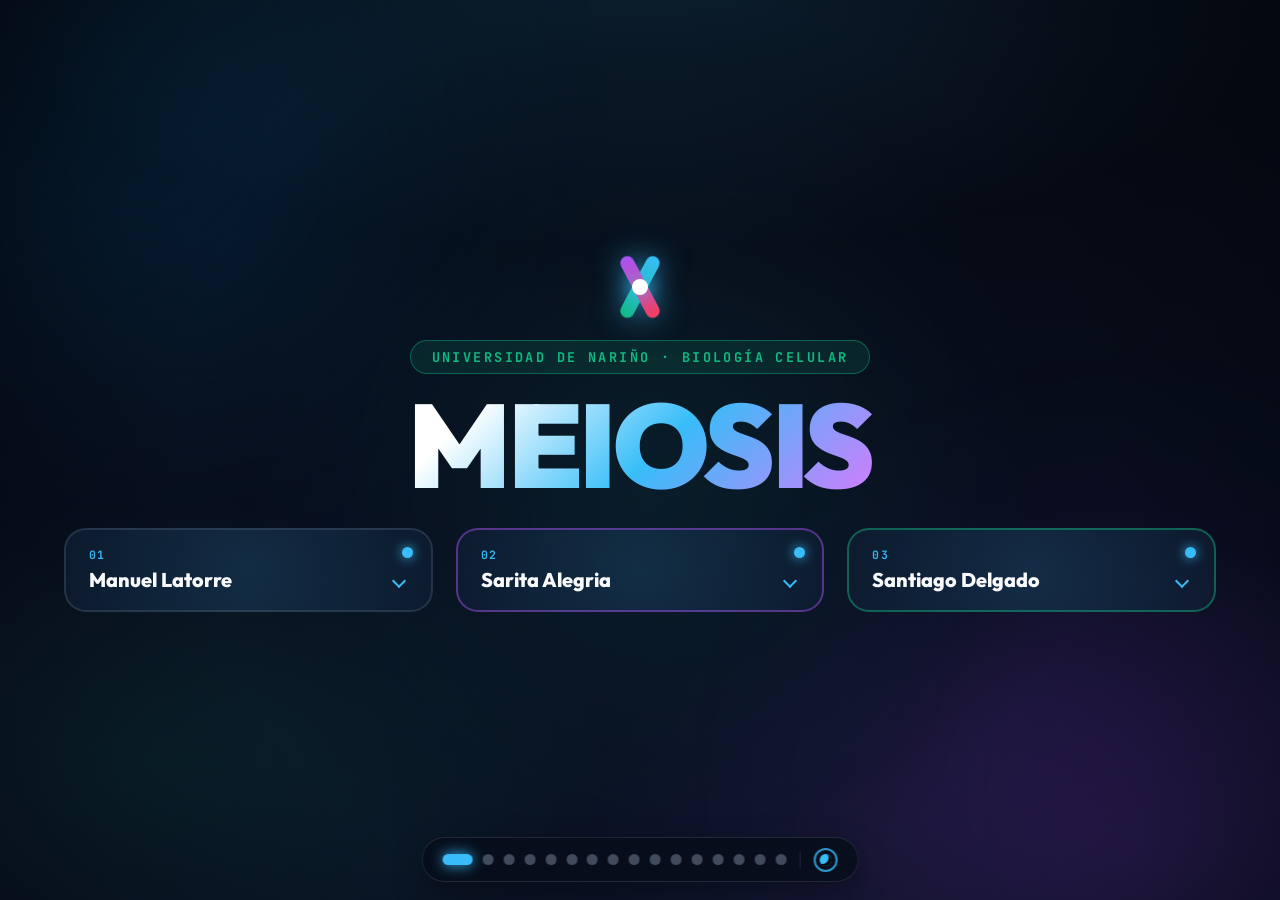
==== commit d2b45ff8: "Diseño responsivo V 1.0" ====
--- a/index.html
+++ b/index.html
@@ -3,12 +3,15 @@
 <html lang="es" data-theme="dark">
 <head>
     <meta charset="UTF-8">
+    <meta http-equiv="Cache-Control" content="no-cache, no-store, must-revalidate">
+    <meta http-equiv="Pragma" content="no-cache">
+    <meta http-equiv="Expires" content="0">
     <meta name="viewport" content="width=device-width, initial-scale=1.0">
     <title>Meiosis · Universidad de Nariño</title>
     <link rel="preconnect" href="https://fonts.googleapis.com">
     <link rel="preconnect" href="https://fonts.gstatic.com" crossorigin>
     <link href="https://fonts.googleapis.com/css2?family=JetBrains+Mono:wght@500;700&family=Outfit:wght@400;600;700;800;900&family=Plus+Jakarta+Sans:wght@400;500;600;700&display=swap" rel="stylesheet">
-    <link rel="stylesheet" href="static/css/styles.css">
+    <link rel="stylesheet" href="static/css/styles.css?v=1794890561">
 </head>
 <body data-theme="dark">
     <!-- Lienzo -->
@@ -1595,7 +1598,7 @@
         <div class="lightbox-content" id="lightboxContent"></div>
     </div>
 
-    <script src="static/js/main.js"></script>
+    <script src="static/js/main.js?v=1794890561"></script>
 </body>
 </html>
 
--- a/static/css/styles.css
+++ b/static/css/styles.css
@@ -175,10 +175,10 @@
 .slide {
     position: absolute;
     inset: 0;
-    padding: 3.2vh 4.2vw 7.2vh 4.2vw;
+    padding: 3vh 4vw 7.2vh 4vw;
     display: grid;
     grid-template-rows: auto minmax(0, 1fr);
-    gap: 2vh;
+    gap: 1.8vh;
     opacity: 0;
     visibility: hidden;
     pointer-events: none;
@@ -190,6 +190,7 @@
 }
 
 .slide[data-slide="0"],
+.slide[data-slide="11"],
 .slide[data-slide="15"] {
     grid-template-rows: minmax(0, 1fr);
 }
@@ -260,33 +261,37 @@
 .slide-header {
     display: flex;
     align-items: center;
-    gap: 1.4rem;
-    flex-wrap: wrap;
+    gap: 1.1rem;
+    flex-wrap: nowrap;
+    min-width: 0;
 }
 
 .slide-badge {
     font-family: var(--font-mono), monospace;
-    font-size: clamp(0.92rem, 1.1vw, 1.3rem);
+    font-size: clamp(0.85rem, 1.05vw, 1.25rem);
     font-weight: 700;
     letter-spacing: 0.14em;
     color: var(--accent-cyan);
-    padding: 0.42rem 1.05rem;
+    padding: 0.38rem 0.95rem;
     border-radius: 999px;
     background: rgba(56, 189, 248, 0.12);
     border: 1px solid rgba(56, 189, 248, 0.38);
     box-shadow: 0 0 24px rgba(56, 189, 248, 0.15);
+    flex-shrink: 0;
 }
 
 .slide-heading {
     font-family: var(--font-display), sans-serif;
-    font-size: clamp(1.85rem, 2.75vw, 3.25rem);
+    font-size: clamp(1.45rem, 2.5vw, 3.1rem);
     font-weight: 800;
     letter-spacing: -0.02em;
-    line-height: 1.08;
+    line-height: 1.12;
     background: var(--heading-gradient);
     -webkit-background-clip: text;
     background-clip: text;
     -webkit-text-fill-color: transparent;
+    min-width: 0;
+    overflow-wrap: break-word;
 }
 
 /* ==================== INTERACTIVE SPOTLIGHT CARDS ==================== */
@@ -302,11 +307,11 @@
     backdrop-filter: blur(18px);
     border: 2px solid var(--border-base);
     border-radius: 22px;
-    padding: 1.7vh 1.5vw;
+    padding: 1.6vh 1.4vw;
     display: flex;
     flex-direction: column;
     justify-content: space-between;
-    gap: 1.2vh;
+    gap: 1.1vh;
     cursor: pointer;
     overflow: hidden;
     transition:
@@ -319,8 +324,8 @@
 .interactive-card::after {
     content: '';
     position: absolute;
-    top: 1.15rem;
-    right: 1.15rem;
+    top: 1.1rem;
+    right: 1.1rem;
     width: 11px;
     height: 11px;
     border-radius: 50%;
@@ -352,43 +357,53 @@
 .highlight-emerald { border-color: rgba(16, 185, 129, 0.45); }
 .highlight-rose { border-color: rgba(244, 63, 94, 0.45); }
 
+/* CRITICAL FIX: Never allow card text headers to shrink or be covered by media-box */
 .card-body,
 .card-top {
     display: flex;
     flex-direction: column;
-    gap: 0.65vh;
-    min-height: 0;
+    gap: 0.55vh;
+    flex: 0 0 auto;
+    flex-shrink: 0;
+    min-height: min-content;
+    min-width: 0;
+    z-index: 2;
 }
 
 .index-chip {
     font-family: var(--font-mono), monospace;
-    font-size: clamp(0.76rem, 0.9vw, 1.02rem);
+    font-size: clamp(0.72rem, 0.86vw, 0.98rem);
     font-weight: 700;
-    letter-spacing: 0.12em;
+    letter-spacing: 0.11em;
     color: var(--accent-cyan);
-    opacity: 0.92;
+    opacity: 0.95;
+    line-height: 1.25;
+    padding-right: 1.6rem;
+    overflow-wrap: break-word;
 }
 
 .interactive-card h3 {
     font-family: var(--font-display), sans-serif;
-    font-size: clamp(1.25rem, 1.68vw, 2rem);
+    font-size: clamp(1.18rem, 1.55vw, 1.9rem);
     font-weight: 800;
     color: var(--text-bright);
-    line-height: 1.16;
+    line-height: 1.18;
     padding-right: 1.4rem;
+    overflow-wrap: break-word;
 }
 
 .kw-row {
     display: flex;
     flex-wrap: wrap;
-    gap: 0.5rem;
-    margin-top: 0.2vh;
+    gap: 0.42rem;
+    margin-top: 0.15vh;
 }
 
 .kw-tag {
-    font-size: clamp(0.84rem, 1vw, 1.2rem);
+    font-size: clamp(0.78rem, 0.92vw, 1.1rem);
     font-weight: 600;
-    padding: 0.26rem 0.8rem;
+    line-height: 1.25;
+    padding: 0.24rem 0.72rem;
     border-radius: 9px;
     background: var(--kw-bg);
     color: var(--kw-text);
@@ -465,6 +480,7 @@
     display: grid;
     grid-template-rows: 0fr;
     opacity: 0;
+    min-height: 0;
     transition:
         grid-template-rows 0.52s var(--spring-snappy),
         opacity 0.42s var(--spring-smooth),
@@ -484,17 +500,18 @@
 
 .accordion-summary {
     padding-top: 1.4vh;
+    padding-bottom: 0.6vh;
     border-top: 1px solid var(--border-base);
     display: flex;
     flex-direction: column;
     gap: 1.05vh;
-    max-height: 29vh;
+    max-height: 34vh;
     overflow-y: auto;
     padding-right: 0.4rem;
 }
 
 .biblio-summary {
-    max-height: 52vh;
+    max-height: 54vh;
     gap: 1.4vh;
 }
 
@@ -543,7 +560,7 @@
     position: relative;
     width: 100%;
     flex: 1 1 0;
-    min-height: 12vh;
+    min-height: 0;
     border-radius: 15px;
     overflow: hidden;
     background: var(--bg-media);
@@ -581,13 +598,13 @@
 .media-placeholder-canvas {
     width: 100%;
     height: 100%;
-    min-height: 90px;
+    min-height: 80px;
     display: flex;
     flex-direction: column;
     align-items: center;
     justify-content: center;
-    gap: 0.55rem;
-    padding: 0.8rem;
+    gap: 0.5rem;
+    padding: 0.75rem;
     text-align: center;
     cursor: zoom-in;
     background:
@@ -609,8 +626,8 @@
 }
 
 .placeholder-icon {
-    width: 44px;
-    height: 44px;
+    width: 42px;
+    height: 42px;
     border-radius: 50%;
     border: 2px solid var(--accent-cyan);
     display: flex;
@@ -670,7 +687,7 @@
     display: flex;
     align-items: center;
     justify-content: center;
-    padding: 4vh 4vw;
+    padding: 3.5vh 3.5vw;
     opacity: 0;
     visibility: hidden;
     pointer-events: none;
@@ -685,12 +702,12 @@
 
 .split-view-dialog {
     position: relative;
-    width: 92vw;
-    height: 86vh;
+    width: 93vw;
+    height: 88vh;
     background: var(--bg-card-active);
     border: 2px solid var(--border-hover);
     border-radius: 28px;
-    padding: 3.2vh 3vw;
+    padding: 3vh 2.8vw;
     box-shadow: 0 30px 90px rgba(0, 0, 0, 0.65), 0 0 40px rgba(56, 189, 248, 0.18);
     transform: translateY(28px) scale(0.94);
     transition: transform 0.48s var(--spring-snappy);
@@ -704,8 +721,8 @@
 
 .split-close-indicator {
     position: absolute;
-    top: 1.4rem;
-    right: 1.4rem;
+    top: 1.2rem;
+    right: 1.2rem;
     width: 38px;
     height: 38px;
     border-radius: 50%;
@@ -741,8 +758,8 @@
     width: 100%;
     height: 100%;
     display: grid;
-    grid-template-columns: 1.12fr 1fr;
-    gap: 2.6vw;
+    grid-template-columns: 1.08fr 1fr;
+    gap: 2.4vw;
     align-items: stretch;
     min-height: 0;
 }
@@ -775,24 +792,24 @@
     min-height: 0;
     display: flex;
     flex-direction: column;
-    gap: 1.8vh;
+    gap: 1.5vh;
     padding-right: 0.3rem;
 }
 
 .split-concepts-header {
     display: flex;
     flex-direction: column;
-    gap: 0.7vh;
-    padding: 0.4vh 2.8rem 1.5vh 0.2rem;
+    gap: 0.6vh;
+    padding: 0.2vh 2.8rem 1.2vh 0.2rem;
     border-bottom: 1px solid var(--border-base);
     flex-shrink: 0;
 }
 
 .split-card-title {
     font-family: var(--font-display), sans-serif;
-    font-size: clamp(1.75rem, 2.35vw, 2.8rem);
+    font-size: clamp(1.6rem, 2.2vw, 2.6rem);
     font-weight: 800;
-    line-height: 1.1;
+    line-height: 1.12;
     background: var(--heading-gradient);
     -webkit-background-clip: text;
     background-clip: text;
@@ -805,8 +822,8 @@
     overflow-y: auto;
     display: flex;
     flex-direction: column;
-    gap: 1.5vh;
-    padding: 0.2vh 0.4vw 0.2vh 0.1vw;
+    gap: 1.3vh;
+    padding: 0.2vh 0.4vw 0.4vh 0.1vw;
 }
 
 .split-concepts-list::-webkit-scrollbar {
@@ -818,17 +835,18 @@
     border-radius: 999px;
 }
 
-/* ==================== BENTO-FLEX CONCEPT CARDS ==================== */
+/* ==================== BENTO-FLEX CONCEPT CARDS (NO TEXT CLIPPING) ==================== */
 .concept-item {
     --cmx: 50%;
     --cmy: 50%;
     position: relative;
     flex: 1 1 0;
+    min-height: min-content;
     display: flex;
     flex-direction: column;
     justify-content: center;
-    padding: 2.2vh 1.8vw 2.2vh 2.1vw;
-    border-radius: 22px;
+    padding: 1.9vh 1.6vw 1.9vh 1.9vw;
+    border-radius: 20px;
     background:
         radial-gradient(480px circle at var(--cmx) var(--cmy), rgba(56, 189, 248, 0.14), transparent 55%),
         linear-gradient(145deg, rgba(15, 23, 42, 0.86) 0%, rgba(10, 18, 36, 0.68) 100%);
@@ -837,8 +855,8 @@
     overflow: hidden;
     box-shadow: 0 10px 28px -12px rgba(2, 6, 23, 0.55);
     transition:
-        flex 0.52s var(--spring-snappy),
-        padding 0.45s var(--spring-snappy),
+        flex 0.48s var(--spring-snappy),
+        padding 0.42s var(--spring-snappy),
         transform 0.42s var(--spring-snappy),
         border-color 0.42s var(--spring-snappy),
         background-color 0.42s var(--spring-snappy),
@@ -855,13 +873,14 @@
 
 .split-concepts-list.has-expanded .concept-item:not(.expanded) {
     flex: 0 0 auto;
-    padding: 1.65vh 1.8vw 1.65vh 2.1vw;
+    padding: 1.35vh 1.6vw 1.35vh 1.9vw;
 }
 
 .split-concepts-list.has-expanded .concept-item.expanded {
     flex: 1 1 auto;
+    min-height: 0;
     justify-content: flex-start;
-    padding: 2.3vh 1.9vw 2.3vh 2.2vw;
+    padding: 2vh 1.8vw 2vh 2.1vw;
     border-color: var(--border-hover);
     box-shadow: 0 22px 48px -12px rgba(2, 132, 199, 0.34);
 }
@@ -903,15 +922,16 @@
     display: flex;
     align-items: center;
     justify-content: space-between;
-    gap: 1.2rem;
+    gap: 1rem;
     width: 100%;
+    flex-shrink: 0;
     z-index: 2;
 }
 
 .concept-title-group {
     display: flex;
     flex-direction: column;
-    gap: 0.65vh;
+    gap: 0.5vh;
     min-width: 0;
     flex: 1;
 }
@@ -919,21 +939,22 @@
 .split-concepts-list.has-expanded .concept-item:not(.expanded) .concept-title-group {
     flex-direction: row;
     align-items: center;
-    gap: 0.9rem;
+    gap: 0.8rem;
 }
 
 .concept-step-badge {
     align-self: flex-start;
     font-family: var(--font-mono), monospace;
-    font-size: clamp(0.72rem, 0.85vw, 0.96rem);
+    font-size: clamp(0.7rem, 0.82vw, 0.92rem);
     font-weight: 700;
     letter-spacing: 0.14em;
     color: var(--accent-cyan);
     background: rgba(56, 189, 248, 0.12);
     border: 1px solid rgba(56, 189, 248, 0.32);
-    padding: 0.24rem 0.72rem;
+    padding: 0.22rem 0.68rem;
     border-radius: 999px;
     white-space: nowrap;
+    flex-shrink: 0;
     transition: background-color 0.35s, color 0.35s, border-color 0.35s;
 }
 
@@ -945,7 +966,7 @@
 
 .concept-item h4 {
     font-family: var(--font-display), sans-serif;
-    font-size: clamp(1.26rem, 1.55vw, 1.88rem);
+    font-size: clamp(1.15rem, 1.45vw, 1.75rem);
     font-weight: 800;
     color: var(--text-bright);
     margin: 0;
@@ -954,10 +975,8 @@
 }
 
 .split-concepts-list.has-expanded .concept-item:not(.expanded) h4 {
-    font-size: clamp(1.08rem, 1.32vw, 1.52rem);
-    white-space: nowrap;
-    overflow: hidden;
-    text-overflow: ellipsis;
+    font-size: clamp(1rem, 1.22vw, 1.42rem);
+    white-space: normal;
 }
 
 .concept-item:hover h4,
@@ -966,8 +985,8 @@
 }
 
 .concept-toggle-orb {
-    width: 38px;
-    height: 38px;
+    width: 36px;
+    height: 36px;
     border-radius: 50%;
     background: rgba(56, 189, 248, 0.1);
     border: 2px solid rgba(56, 189, 248, 0.35);
@@ -1013,6 +1032,7 @@
     grid-template-rows: 0fr;
     opacity: 0;
     flex: 0 0 auto;
+    min-height: 0;
     transition:
         grid-template-rows 0.48s var(--spring-snappy),
         opacity 0.38s var(--spring-smooth),
@@ -1023,7 +1043,8 @@
     grid-template-rows: 1fr;
     opacity: 1;
     flex: 1 1 auto;
-    margin-top: 1.5vh;
+    min-height: 0;
+    margin-top: 1.2vh;
 }
 
 .concept-drawer-inner {
@@ -1031,16 +1052,26 @@
     min-height: 0;
     display: flex;
     flex-direction: column;
-    justify-content: center;
+    justify-content: flex-start;
 }
 
 .concept-item.expanded .concept-drawer-inner {
     height: 100%;
-    padding: 2vh 1.6vw;
+    padding: 1.8vh 1.5vw;
     border-radius: 16px;
     background: rgba(56, 189, 248, 0.06);
     border: 1px solid var(--border-base);
     overflow-y: auto;
+    -webkit-overflow-scrolling: touch;
+}
+
+.concept-drawer-inner::-webkit-scrollbar {
+    width: 5px;
+}
+
+.concept-drawer-inner::-webkit-scrollbar-thumb {
+    background: var(--accent-cyan);
+    border-radius: 999px;
 }
 
 html[data-theme="light"] .concept-item.expanded .concept-drawer-inner,
@@ -1049,10 +1080,10 @@
 }
 
 .concept-drawer-inner p {
-    font-size: clamp(1.08rem, 1.32vw, 1.58rem);
-    line-height: 1.6;
+    font-size: clamp(1rem, 1.25vw, 1.48rem);
+    line-height: 1.58;
     color: var(--text-bright);
-    margin: 0;
+    margin: auto 0;
 }
 
 /* ==================== COVER AND CLOSING EMBLEMS ==================== */
@@ -1063,6 +1094,7 @@
     display: flex;
     align-items: center;
     justify-content: center;
+    flex-shrink: 0;
 }
 
 .chromatid {
@@ -1101,22 +1133,24 @@
 
 .institution-badge {
     font-family: var(--font-mono), monospace;
-    font-size: clamp(0.88rem, 1.1vw, 1.3rem);
+    font-size: clamp(0.84rem, 1.05vw, 1.25rem);
     font-weight: 700;
-    letter-spacing: 0.2em;
+    letter-spacing: 0.18em;
     color: var(--accent-emerald);
-    padding: 0.42rem 1.35rem;
+    padding: 0.42rem 1.3rem;
     border-radius: 999px;
     background: rgba(16, 185, 129, 0.12);
     border: 1px solid rgba(16, 185, 129, 0.42);
+    max-width: 94vw;
+    text-align: center;
 }
 
 .hero-title {
     font-family: var(--font-display), sans-serif;
-    font-size: clamp(4.8rem, 9.6vw, 11rem);
+    font-size: clamp(4.2rem, 9.2vw, 10.5rem);
     font-weight: 900;
     letter-spacing: -0.03em;
-    line-height: 0.92;
+    line-height: 0.94;
     background: var(--hero-gradient);
     -webkit-background-clip: text;
     background-clip: text;
@@ -1126,7 +1160,7 @@
 
 .closing-title {
     font-family: var(--font-display), sans-serif;
-    font-size: clamp(4.2rem, 8.2vw, 9.5rem);
+    font-size: clamp(3.8rem, 8vw, 9.2rem);
     font-weight: 900;
     letter-spacing: -0.03em;
     line-height: 0.94;
@@ -1146,6 +1180,7 @@
     border-radius: 50%;
     border: 2px dashed rgba(56, 189, 248, 0.5);
     animation: spinTetrad 16s linear infinite;
+    flex-shrink: 0;
 }
 
 .haploid-cell {
@@ -1169,7 +1204,7 @@
 /* ==================== ASYMMETRIC SLIDE LAYOUTS ==================== */
 .layout-asymmetric-2 {
     display: grid;
-    grid-template-columns: 1.24fr 1fr;
+    grid-template-columns: 1.22fr 1fr;
     gap: 2vw;
     min-height: 0;
     height: 100%;
@@ -1178,14 +1213,14 @@
 .vertical-stack {
     display: grid;
     grid-template-rows: repeat(2, minmax(0, 1fr));
-    gap: 2vh;
+    gap: 1.8vh;
     min-height: 0;
 }
 
 .preview-4-3-card {
     display: grid;
-    grid-template-columns: 1fr 1.12fr;
-    gap: 1.35vw;
+    grid-template-columns: 1.05fr 1fr;
+    gap: 1.25vw;
     align-items: center;
 }
 
@@ -1198,7 +1233,7 @@
     width: 100%;
     aspect-ratio: 4 / 3;
     height: auto;
-    max-height: 31vh;
+    max-height: 29vh;
     min-height: 0;
     flex: none;
     justify-self: center;
@@ -1207,7 +1242,7 @@
 
 .layout-prophase-early {
     display: grid;
-    grid-template-columns: 1.48fr 1fr;
+    grid-template-columns: 1.42fr 1fr;
     gap: 2vw;
     min-height: 0;
     height: 100%;
@@ -1216,15 +1251,15 @@
 .substage-stack {
     display: grid;
     grid-template-rows: repeat(2, minmax(0, 1fr));
-    gap: 2vh;
+    gap: 1.8vh;
     min-height: 0;
 }
 
 .split-horizontal-card {
     display: grid;
-    grid-template-columns: 0.88fr 1.12fr;
-    gap: 1.3vw;
-    align-items: stretch;
+    grid-template-columns: 0.85fr 1.15fr;
+    gap: 1.2vw;
+    align-items: center;
 }
 
 .split-horizontal-card .media-box {
@@ -1238,8 +1273,8 @@
 
 .layout-triptych-molecular {
     display: grid;
-    grid-template-columns: 1.28fr 1fr 1fr;
-    gap: 1.8vw;
+    grid-template-columns: 1.24fr 1fr 1fr;
+    gap: 1.6vw;
     min-height: 0;
     height: 100%;
 }
@@ -1247,7 +1282,7 @@
 .layout-three-videos {
     display: grid;
     grid-template-columns: repeat(3, minmax(0, 1fr));
-    gap: 1.8vw;
+    gap: 1.6vw;
     min-height: 0;
     height: 100%;
 }
@@ -1256,7 +1291,7 @@
     display: grid;
     grid-template-columns: repeat(2, minmax(0, 1fr));
     grid-template-rows: repeat(2, minmax(0, 1fr));
-    gap: 1.8vh 1.8vw;
+    gap: 1.6vh 1.6vw;
     min-height: 0;
     height: 100%;
 }
@@ -1264,7 +1299,7 @@
 .layout-protocol-steps {
     display: grid;
     grid-template-columns: repeat(3, minmax(0, 1fr));
-    gap: 1.8vw;
+    gap: 1.6vw;
     min-height: 0;
     height: 100%;
 }
@@ -1275,14 +1310,14 @@
 
 .step-pill {
     position: absolute;
-    top: 1.3rem;
-    left: 1.3rem;
+    top: 1.2rem;
+    left: 1.2rem;
     z-index: 4;
     font-family: var(--font-mono), monospace;
-    font-size: clamp(0.8rem, 0.95vw, 1.1rem);
+    font-size: clamp(0.75rem, 0.9vw, 1.05rem);
     font-weight: 700;
     letter-spacing: 0.1em;
-    padding: 0.35rem 0.9rem;
+    padding: 0.32rem 0.85rem;
     border-radius: 999px;
     background: var(--bg-card-active);
     backdrop-filter: blur(10px);
@@ -1293,8 +1328,8 @@
 
 .layout-bento-results {
     display: grid;
-    grid-template-columns: 1.35fr 1fr;
-    gap: 1.8vw;
+    grid-template-columns: 1.3fr 1fr;
+    gap: 1.6vw;
     min-height: 0;
     height: 100%;
 }
@@ -1302,7 +1337,7 @@
 .bento-right-column {
     display: grid;
     grid-template-rows: repeat(3, minmax(0, 1fr));
-    gap: 1.5vh;
+    gap: 1.4vh;
     min-height: 0;
 }
 
@@ -1314,15 +1349,15 @@
 .layout-discussion-trio {
     display: grid;
     grid-template-columns: repeat(3, minmax(0, 1fr));
-    gap: 1.8vw;
+    gap: 1.6vw;
     min-height: 0;
     height: 100%;
 }
 
 .layout-clinical-asymmetric {
     display: grid;
-    grid-template-columns: 1.1fr 1.3fr;
-    gap: 1.8vw;
+    grid-template-columns: 1.08fr 1.32fr;
+    gap: 1.6vw;
     min-height: 0;
     height: 100%;
 }
@@ -1330,7 +1365,7 @@
 .clinical-right-stack-3 {
     display: grid;
     grid-template-rows: repeat(3, minmax(0, 1fr));
-    gap: 1.5vh;
+    gap: 1.4vh;
     min-height: 0;
 }
 
@@ -1469,6 +1504,397 @@
     height: 68vh;
 }
 
+/* ==================== COMPACT LAPTOP HEIGHT ADAPTATION ==================== */
+@media (min-width: 1025px) and (max-height: 820px) {
+    .slide {
+        padding: 2.2vh 3.8vw 6.8vh 3.8vw;
+        gap: 1.4vh;
+    }
+
+    .slide-heading {
+        font-size: clamp(1.35rem, 2.1vw, 2.3rem);
+    }
+
+    .interactive-card {
+        padding: 1.2vh 1.2vw;
+        gap: 0.8vh;
+    }
+
+    .interactive-card h3 {
+        font-size: clamp(1.05rem, 1.35vw, 1.55rem);
+    }
+
+    .kw-tag {
+        font-size: clamp(0.72rem, 0.82vw, 0.95rem);
+        padding: 0.18rem 0.6rem;
+    }
+}
+
+/* ==================== RESPONSIVE DESIGN: TABLETS AND MOBILE (ALL SLIDES) ==================== */
+@media (max-width: 1024px) {
+    html, body {
+        height: 100dvh;
+    }
+
+    /* Switch slide from compressed grid to natural vertical flex scroll */
+    .slide,
+    .slide[data-slide="0"],
+    .slide[data-slide="11"],
+    .slide[data-slide="15"] {
+        display: flex;
+        flex-direction: column;
+        justify-content: flex-start;
+        padding: 2.2vh 4.2vw 10.5vh 4.2vw;
+        gap: 2vh;
+        overflow-y: auto;
+        overflow-x: hidden;
+        -webkit-overflow-scrolling: touch;
+        touch-action: pan-y;
+    }
+
+    .slide > * {
+        flex-shrink: 0;
+        width: 100%;
+    }
+
+    .hero-stage {
+        height: auto;
+        min-height: 80dvh;
+        padding: 1.5vh 0 3vh 0;
+        justify-content: center;
+    }
+
+    .speakers-grid,
+    .closing-grid,
+    .layout-asymmetric-2,
+    .layout-prophase-early,
+    .layout-triptych-molecular,
+    .layout-three-videos,
+    .layout-quad-matrix,
+    .layout-protocol-steps,
+    .layout-bento-results,
+    .layout-discussion-trio,
+    .layout-clinical-asymmetric,
+    .layout-bibliography-accordion {
+        display: flex;
+        flex-direction: column;
+        height: auto;
+        min-height: auto;
+        gap: 1.8vh;
+        width: 100%;
+        max-width: 100%;
+    }
+
+    .vertical-stack,
+    .substage-stack,
+    .bento-right-column,
+    .clinical-right-stack-3 {
+        display: flex;
+        flex-direction: column;
+        height: auto;
+        min-height: auto;
+        gap: 1.8vh;
+        width: 100%;
+    }
+
+    /* Every card expands naturally to show its full title, subtitle, and media */
+    .interactive-card,
+    .preview-4-3-card,
+    .split-horizontal-card,
+    .compact-card,
+    .protocol-card {
+        display: flex;
+        flex-direction: column;
+        align-items: stretch;
+        height: auto;
+        min-height: auto;
+        flex-shrink: 0;
+        padding: 2vh 4vw;
+        gap: 1.4vh;
+    }
+
+    /* Always place titles and subtitles at the top of the card on mobile/tablet */
+    .interactive-card .card-top,
+    .interactive-card .card-body {
+        order: 1;
+        width: 100%;
+        height: auto;
+        flex: 0 0 auto;
+        flex-shrink: 0;
+        gap: 0.6vh;
+    }
+
+    .interactive-card .media-box,
+    .preview-4-3-card .card-preview-box,
+    .split-horizontal-card .media-box {
+        order: 2;
+        width: 100%;
+        height: auto;
+        aspect-ratio: 16 / 10;
+        max-height: 280px;
+        min-height: 175px;
+        flex: 0 0 auto;
+    }
+
+    /* Standalone media boxes (Slide 2, 3, 4 main simulations/diagrams) */
+    .layout-asymmetric-2 > .media-box,
+    .layout-prophase-early > .media-box,
+    .direct-sim-box {
+        width: 100%;
+        height: auto;
+        aspect-ratio: 16 / 10;
+        max-height: 310px;
+        min-height: 200px;
+        flex: 0 0 auto;
+    }
+
+    /* Protocol step pill adapts cleanly inside card header flow on mobile/tablet */
+    .protocol-card .step-pill {
+        position: static;
+        align-self: flex-start;
+        order: 0;
+        margin-bottom: 0.2vh;
+    }
+
+    /* Full visibility of accordion summaries on mobile/tablet */
+    .accordion-summary,
+    .biblio-summary {
+        max-height: none;
+        overflow-y: visible;
+    }
+
+    /* Split View Modal in mobile/tablet with continuous scroll */
+    .split-view-modal {
+        padding: 2vh 3vw;
+    }
+
+    .split-view-dialog {
+        width: 95vw;
+        height: auto;
+        max-height: 90dvh;
+        padding: 2.4vh 4.2vw;
+        border-radius: 22px;
+        overflow-y: auto;
+        overflow-x: hidden;
+        -webkit-overflow-scrolling: touch;
+        display: block;
+    }
+
+    .split-view-grid {
+        display: flex;
+        flex-direction: column;
+        height: auto;
+        gap: 2vh;
+    }
+
+    .split-view-grid[data-sim-side="right"] .split-sim-column,
+    .split-view-grid[data-sim-side="left"] .split-sim-column {
+        order: 1;
+        height: auto;
+    }
+
+    .split-sim-stage {
+        height: auto;
+        aspect-ratio: 16 / 10;
+        max-height: 260px;
+        min-height: 180px;
+        flex: none;
+    }
+
+    .split-view-grid[data-sim-side="right"] .split-concepts-column,
+    .split-view-grid[data-sim-side="left"] .split-concepts-column {
+        order: 2;
+        height: auto;
+        overflow: visible;
+        padding-right: 0;
+    }
+
+    .split-concepts-list {
+        height: auto;
+        overflow: visible;
+        flex: none;
+        gap: 1.4vh;
+    }
+
+    .concept-item,
+    .split-concepts-list.has-expanded .concept-item:not(.expanded),
+    .split-concepts-list.has-expanded .concept-item.expanded {
+        flex: 0 0 auto;
+        height: auto;
+    }
+
+    .concept-item.expanded .concept-drawer-inner {
+        height: auto;
+        max-height: none;
+        overflow: visible;
+    }
+
+    .concept-drawer-inner p {
+        margin: 0;
+    }
+}
+
+@media (max-width: 640px) {
+    .slide,
+    .slide[data-slide="0"],
+    .slide[data-slide="11"],
+    .slide[data-slide="15"] {
+        padding: 1.8vh 4.2vw 11vh 4.2vw;
+        gap: 1.6vh;
+    }
+
+    .hero-title {
+        font-size: clamp(2.8rem, 14vw, 4.4rem);
+    }
+
+    .closing-title {
+        font-size: clamp(2.5rem, 12vw, 4rem);
+    }
+
+    .institution-badge {
+        font-size: 0.74rem;
+        letter-spacing: 0.08em;
+        padding: 0.35rem 0.85rem;
+    }
+
+    .slide-header {
+        gap: 0.65rem;
+        align-items: flex-start;
+    }
+
+    .slide-badge {
+        font-size: 0.78rem;
+        padding: 0.28rem 0.7rem;
+        margin-top: 0.12rem;
+    }
+
+    .slide-heading {
+        font-size: clamp(1.18rem, 5.2vw, 1.58rem);
+        line-height: 1.18;
+    }
+
+    .interactive-card,
+    .preview-4-3-card,
+    .split-horizontal-card,
+    .compact-card,
+    .protocol-card {
+        padding: 1.8vh 4.4vw;
+        border-radius: 18px;
+        gap: 1.2vh;
+    }
+
+    .index-chip {
+        font-size: 0.76rem;
+        letter-spacing: 0.09em;
+    }
+
+    .interactive-card h3 {
+        font-size: clamp(1.2rem, 5.2vw, 1.45rem);
+        line-height: 1.2;
+    }
+
+    .kw-tag {
+        font-size: 0.8rem;
+        padding: 0.24rem 0.68rem;
+    }
+
+    .interactive-card .media-box,
+    .preview-4-3-card .card-preview-box,
+    .split-horizontal-card .media-box {
+        max-height: 230px;
+        min-height: 160px;
+    }
+
+    .split-sim-stage {
+        max-height: 220px;
+        min-height: 160px;
+    }
+
+    .split-concepts-header {
+        padding: 0.2vh 2.4rem 1.2vh 0.1rem;
+    }
+
+    .split-card-title {
+        font-size: clamp(1.3rem, 5.8vw, 1.7rem);
+    }
+
+    .concept-item,
+    .split-concepts-list.has-expanded .concept-item:not(.expanded),
+    .split-concepts-list.has-expanded .concept-item.expanded {
+        padding: 1.6vh 4vw;
+        border-radius: 16px;
+    }
+
+    .concept-item h4,
+    .split-concepts-list.has-expanded .concept-item:not(.expanded) h4 {
+        font-size: 1.05rem;
+        line-height: 1.28;
+        white-space: normal;
+    }
+
+    .split-concepts-list.has-expanded .concept-item:not(.expanded) .concept-title-group {
+        flex-direction: column;
+        align-items: flex-start;
+        gap: 0.35rem;
+    }
+
+    .concept-item.expanded .concept-drawer-inner {
+        padding: 1.6vh 3.8vw;
+    }
+
+    .concept-drawer-inner p {
+        font-size: 0.98rem;
+        line-height: 1.56;
+    }
+
+    .summary-point {
+        padding: 1.2vh 3.5vw;
+    }
+
+    .summary-point h4 {
+        font-size: 1rem;
+    }
+
+    .summary-point p {
+        font-size: 0.94rem;
+        line-height: 1.5;
+    }
+
+    .dot-navigation {
+        width: 94vw;
+        max-width: 420px;
+        justify-content: space-between;
+        gap: 0.22rem;
+        padding: 0.45rem 0.7rem;
+        bottom: 1.2vh;
+    }
+
+    .dot-btn {
+        width: 7px;
+        height: 7px;
+    }
+
+    .dot-btn.active {
+        width: 18px;
+    }
+
+    .theme-toggle-btn {
+        width: 22px;
+        height: 22px;
+        flex-shrink: 0;
+    }
+
+    .lightbox-content {
+        width: 95vw;
+        height: 82dvh;
+    }
+
+    .lightbox-content .media-placeholder-canvas {
+        width: 92vw;
+        height: 52dvh;
+    }
+}
+
 /* ===================
        SantixCode
    =================== */
